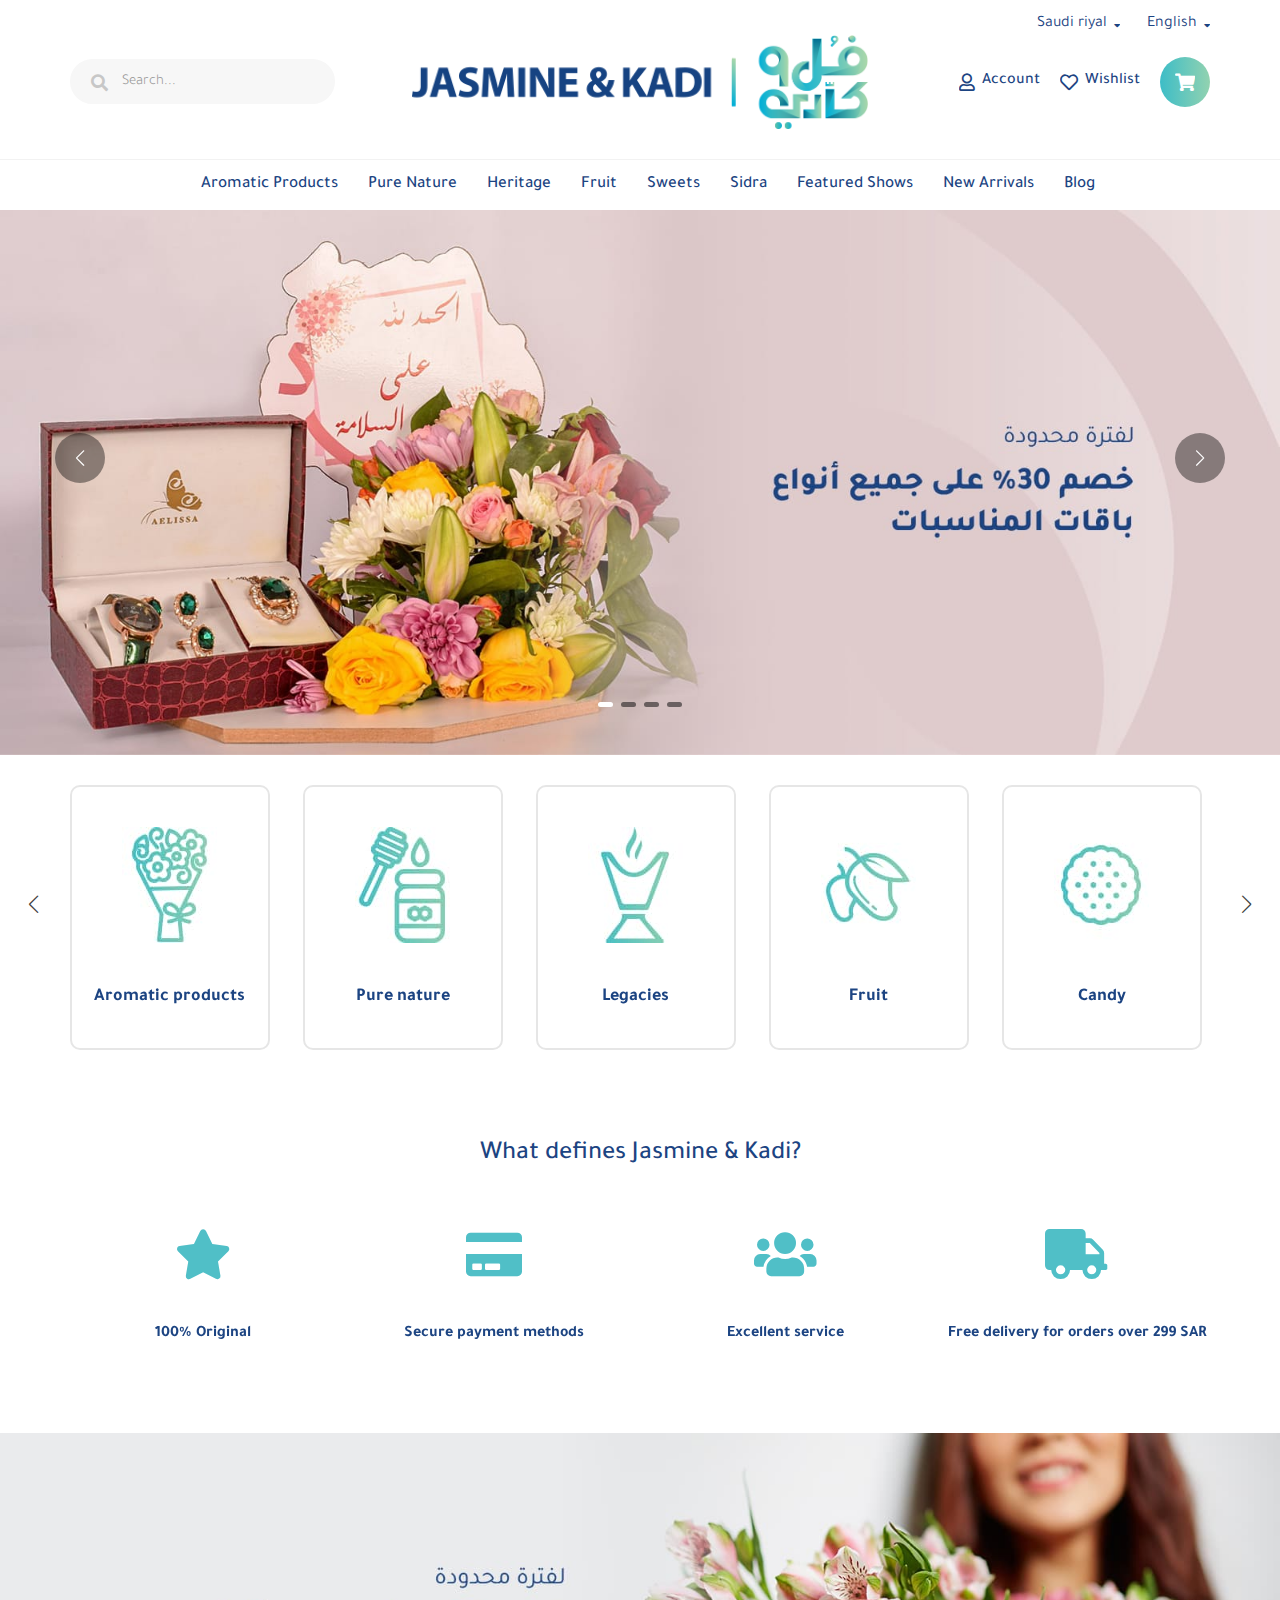
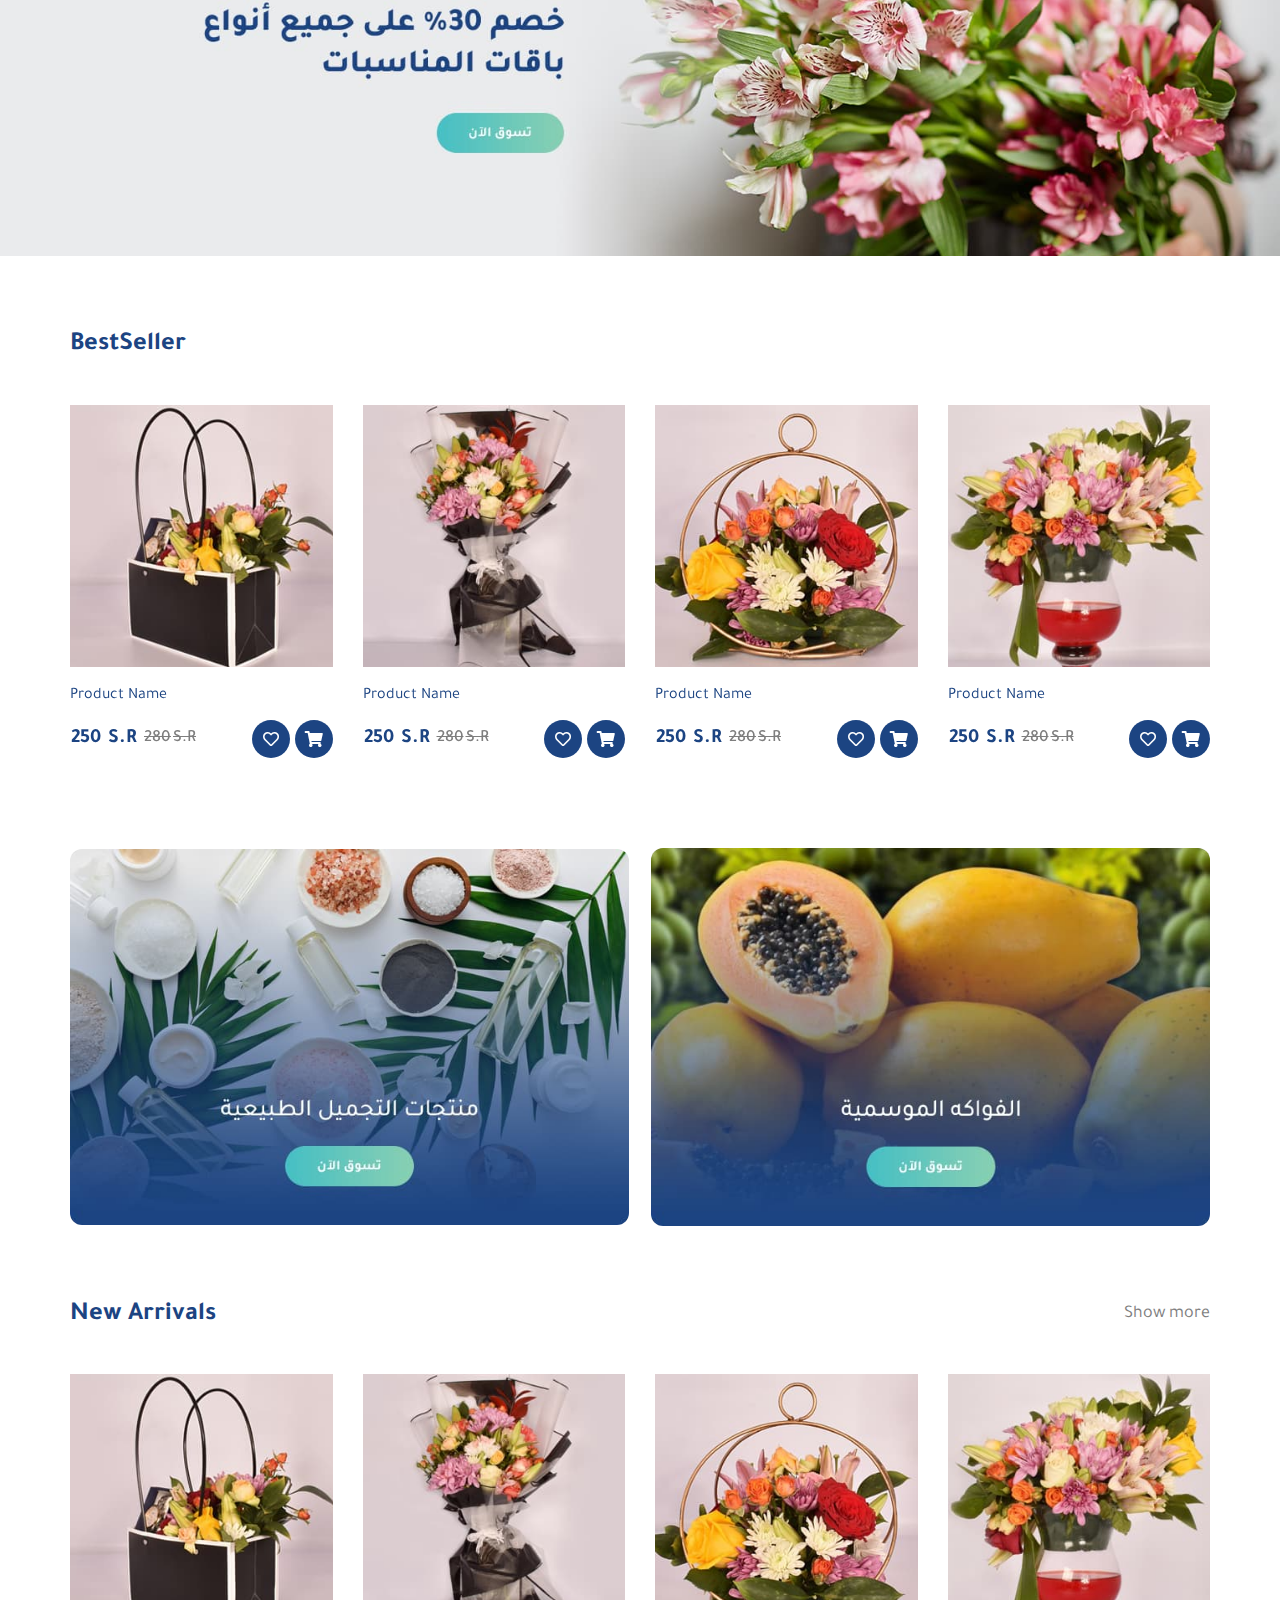
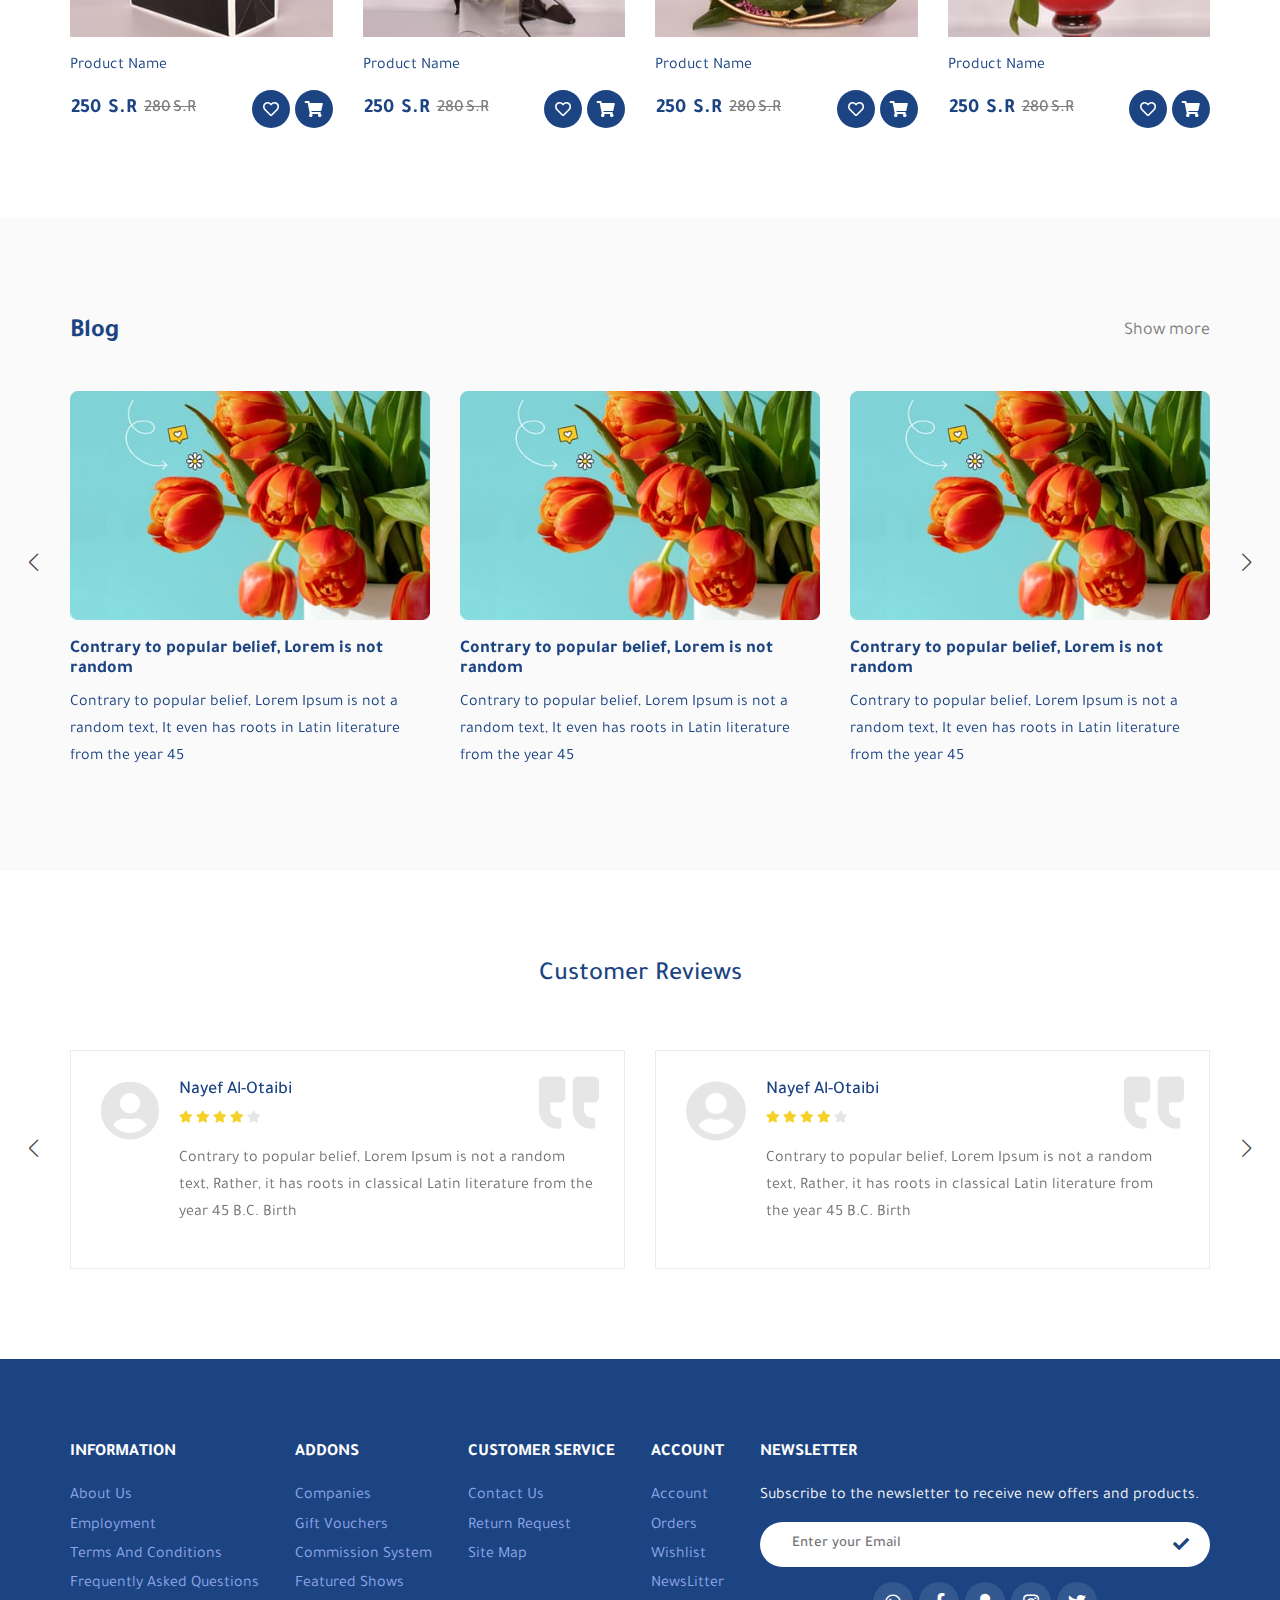
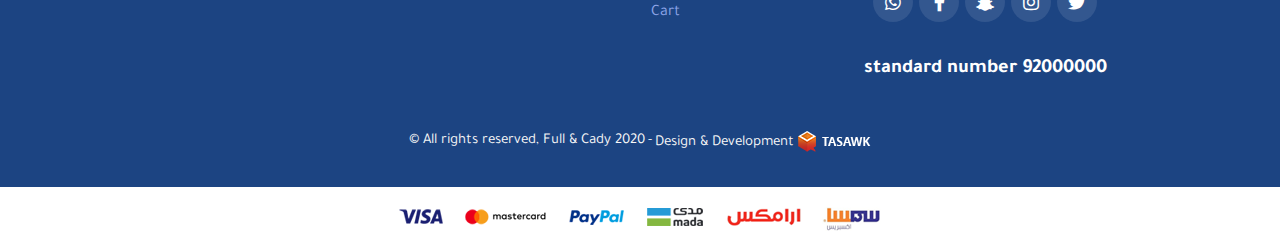
==== index-en.html @ ade29375 "finished" ====
<!DOCTYPE html>
<html lang="en" dir="ltr">
  <head>
    <meta charset="UTF-8" />
    <meta name="viewport" content="width=device-width, initial-scale=1.0" />
    <link rel="stylesheet" href="./css/vendor/all.min.css" />
    <link rel="stylesheet" href="./css/vendor/bootstrap.min.css" />
    <link rel="stylesheet" href="./css/vendor/swiper-bundle.css" />
    <link rel="stylesheet" href="./css/main.css" />
    <link rel="shortcut icon" href="./images/favicon.png" />
    <title>Jasmine & Kadi</title>
  </head>

  <body class="overflow">
    <div class="pre-loader">
      <div class="content">
        <div class="flower-spinner">
          <div class="dots-container">
            <div class="bigger-dot">
              <div class="smaller-dot"></div>
            </div>
          </div>
        </div>
      </div>
    </div>

    <nav>
      <div class="container">
        <div class="nav-bottom">
          <div class="nav-icons nav-icons-sm flex-center">
            <div class="nava-btn nav-icon" id="nava-icon">
              <div class="ico-btn">
                <i class="fas fa-bars"></i>
              </div>
            </div>
            <div class="search-btn nav-icon" id="search-btn">
              <div class="ico-btn">
                <i class="fas fa-search"></i>
              </div>
            </div>
          </div>
          <div class="search">
            <div class="search-content">
              <div class="form">
                <div class="input-form">
                  <input type="text" placeholder="Search..." />
                  <button class="search-btn flex-center">
                    <i class="fas fa-search"></i>
                  </button>
                </div>
              </div>
            </div>
          </div>
          <div class="nav-logo">
            <a href="#"><img src="./images/logo.png" alt=".." /></a>
          </div>
          <div class="nav-icons flex-center">
            <div class="top-setting user nav-icon">
              <span class="setting-anchor ico-btn">
                <i class="far fa-user"></i>
                <div class="txt">Account</div>
              </span>
              <ul class="top-dropDown">
                <li><a href="#">Sign in</a></li>
                <li><a href="#"> Sign up</a></li>
              </ul>
            </div>
            <div class="favourite nav-icon">
              <a href="#" class="ico-btn">
                <i class="far fa-heart"></i>
                <div class="txt">Wishlist</div>
              </a>
            </div>
            <div class="cart nav-icon">
              <div class="ico-btn">
                <i class="fas fa-shopping-cart"></i>
              </div>
            </div>
            <div class="top-settings flex-center">
              <div class="top-setting currency nav-icon">
                <span class="setting-anchor ico-btn">
                  <span class="txt">Saudi riyal</span>
                  <i class="fas fa-caret-down down"></i>
                </span>
                <ul class="top-dropDown">
                  <li><a href="#">Saudi riyal</a></li>
                  <li><a href="#"> Egyptian Pound</a></li>
                </ul>
              </div>
              <div class="top-setting nav-lang nav-icon">
                <span class="setting-anchor ico-btn">
                  <span class="txt">English</span>
                  <i class="fas fa-caret-down down"></i>
                </span>
                <ul class="top-dropDown">
                  <li><a href="./index.html">العربية</a></li>
                  <li><a href="./index-en.html"> English</a></li>
                </ul>
              </div>
            </div>
          </div>
        </div>
      </div>
      <div class="nava-container">
        <div class="container">
          <div class="nava" id="nava">
            <div class="nava-content">
              <div class="nava-head">
                <div class="top-settings flex-center">
                  <div class="top-setting currency nav-icon">
                    <span class="setting-anchor ico-btn">
                      <span class="txt">Saudi riyal</span>
                      <i class="fas fa-caret-down down"></i>
                    </span>
                    <ul class="top-dropDown">
                      <li><a href="#">Saudi riyal</a></li>
                      <li><a href="#"> Egyptian Pound</a></li>
                    </ul>
                  </div>
                  <div class="top-setting nav-lang nav-icon">
                    <span class="setting-anchor ico-btn">
                      <span class="txt">English</span>
                      <i class="fas fa-caret-down down"></i>
                    </span>
                    <ul class="top-dropDown">
                      <li><a href="./index.html">العربية</a></li>
                      <li><a href="./index-en.html"> English</a></li>
                    </ul>
                  </div>
                </div>
                <div class="nava-close" id="close-nava">
                  <i class="fas fa-times"></i>
                </div>
              </div>
              <ul>
                <li><a href="#"> Aromatic products </a></li>
                <li class="top-setting sm-slide slide">
                  <a class="setting-anchor drop">
                    Pure nature
                    <i class="fas fa-angle-down down"></i>
                  </a>
                  <ul class="top-dropDown">
                    <li><a href="#"> honey </a></li>
                    <li><a href="#"> margarine </a></li>
                    <li><a href="#"> sesame oil </a></li>
                    <li><a href="#"> margarine </a></li>
                  </ul>
                </li>
                <li><a href="#"> Heritage </a></li>
                <li><a href="#"> Fruit </a></li>
                <li><a href="#"> sweets </a></li>
                <li><a href="#"> Sidra </a></li>
                <li><a href="#"> Featured Shows </a></li>
                <li><a href="#"> New Arrivals </a></li>
                <li><a href="#"> Blog </a></li>
              </ul>
            </div>
          </div>
        </div>
      </div>
    </nav>

    <div class="search-form" id="search-form">
      <div class="close-search" id="close-search">
        <i class="fas fa-times"></i>
      </div>
      <div class="search">
        <div class="search-content">
          <div class="form">
            <div class="input-form">
              <input type="text" placeholder="Search..." />
              <button class="search-btn flex-center">
                <i class="fas fa-search"></i>
              </button>
            </div>
          </div>
        </div>
      </div>
    </div>

    <header>
      <div class="swiper-container slider">
        <div class="swiper-wrapper">
          <div class="swiper-slide">
            <a href="#"
              ><img src="./images/header/header.jpg" alt="slide1 banner"
            /></a>
          </div>
          <div class="swiper-slide">
            <a href="#"
              ><img src="./images/header/header.jpg" alt="slide1 banner"
            /></a>
          </div>
          <div class="swiper-slide">
            <a href="#"
              ><img src="./images/header/header.jpg" alt="slide1 banner"
            /></a>
          </div>
          <div class="swiper-slide">
            <a href="#"
              ><img src="./images/header/header.jpg" alt="slide1 banner"
            /></a>
          </div>
        </div>

        <div class="swiper-pagination"></div>

        <div class="swiper-button-prev"></div>
        <div class="swiper-button-next"></div>
      </div>
    </header>

    <section class="categories">
      <div class="container">
        <div class="categories-content">
          <div class="categories-swiper-container s-containe">
            <div class="swiper-wrapper">
              <div class="swiper-slide">
                <div class="category">
                  <a href="#">
                    <div class="category-img">
                      <img src="./images/categories/1.jpg" alt=".." />
                    </div>
                    <h4>Aromatic products</h4>
                  </a>
                </div>
              </div>
              <div class="swiper-slide">
                <div class="category">
                  <a href="#">
                    <div class="category-img">
                      <img src="./images/categories/2.jpg" alt=".." />
                    </div>
                    <h4>Pure nature</h4>
                  </a>
                </div>
              </div>
              <div class="swiper-slide">
                <div class="category">
                  <a href="#">
                    <div class="category-img">
                      <img src="./images/categories/3.jpg" alt=".." />
                    </div>
                    <h4>Legacies</h4>
                  </a>
                </div>
              </div>
              <div class="swiper-slide">
                <div class="category">
                  <a href="#">
                    <div class="category-img">
                      <img src="./images/categories/4.jpg" alt=".." />
                    </div>
                    <h4>Fruit</h4>
                  </a>
                </div>
              </div>
              <div class="swiper-slide">
                <div class="category">
                  <a href="#">
                    <div class="category-img">
                      <img src="./images/categories/5.jpg" alt=".." />
                    </div>
                    <h4>Candy</h4>
                  </a>
                </div>
              </div>
              <div class="swiper-slide">
                <div class="category">
                  <a href="#">
                    <div class="category-img">
                      <img src="./images/categories/6.jpg" alt=".." />
                    </div>
                    <h4>Sidra</h4>
                  </a>
                </div>
              </div>
            </div>

            <div class="swiper-pagination"></div>

            <div class="swiper-button-prev"></div>
            <div class="swiper-button-next"></div>
          </div>
        </div>
      </div>
    </section>

    <section class="notes">
      <div class="container">
        <div class="s-head">
          <h3>What defines Jasmine & Kadi?</h3>
        </div>
        <div class="notes-content">
          <div class="notes-swiper-container s-containe">
            <div class="swiper-wrapper">
              <div class="swiper-slide">
                <div class="note">
                  <a href="#">
                    <div class="note-img">
                      <i class="fas fa-star"></i>
                    </div>
                    <h4>100% Original</h4>
                  </a>
                </div>
              </div>
              <div class="swiper-slide">
                <div class="note">
                  <a href="#">
                    <div class="note-img">
                      <i class="fas fa-credit-card"></i>
                    </div>
                    <h4>Secure payment methods</h4>
                  </a>
                </div>
              </div>
              <div class="swiper-slide">
                <div class="note">
                  <a href="#">
                    <div class="note-img">
                      <i class="fas fa-users"></i>
                    </div>
                    <h4>Excellent service</h4>
                  </a>
                </div>
              </div>
              <div class="swiper-slide">
                <div class="note">
                  <a href="#">
                    <div class="note-img">
                      <i class="fas fa-truck"></i>
                    </div>
                    <h4>Free delivery for orders over 299 SAR</h4>
                  </a>
                </div>
              </div>
            </div>

            <div class="swiper-pagination"></div>
          </div>
        </div>
      </div>
    </section>

    <section class="banner-container">
      <div class="banner-content flex-center">
        <div class="banner">
          <a href="#"><img src="./images/banners/1.jpg" alt=".." /></a>
        </div>
      </div>
    </section>

    <section class="product-slider">
      <div class="container">
        <div class="product-head s-head">
          <h3>BestSeller</h3>
        </div>
        <div class="product-body">
          <div class="product-swiper-container s-container s-containe">
            <div class="swiper-wrapper">
              <div class="swiper-slide">
                <div class="product">
                  <div class="product-img">
                    <a href="#">
                      <img src="./images/products/1.jpg" alt=".." />
                    </a>
                  </div>
                  <div class="product-disc">
                    <h5><a href="#">Product Name</a></h5>
                    <div class="inner-disc">
                      <div class="price flex-center">
                        <div class="now"><span>250</span> <span>S.R</span></div>
                        <div class="price-sale">
                          <span>280</span><span>S.R</span>
                        </div>
                      </div>
                      <div class="product-btns flex-center">
                        <div class="like flex-center">
                          <a href="#"><i class="far fa-heart"></i></a>
                        </div>
                        <div class="cart flex-center">
                          <a href="#"><i class="fas fa-shopping-cart"></i></a>
                        </div>
                      </div>
                    </div>
                  </div>
                </div>
              </div>
              <div class="swiper-slide">
                <div class="product">
                  <div class="product-img">
                    <a href="#">
                      <img src="./images/products/2.jpg" alt=".." />
                    </a>
                  </div>
                  <div class="product-disc">
                    <h5><a href="#">Product Name</a></h5>
                    <div class="inner-disc">
                      <div class="price flex-center">
                        <div class="now"><span>250</span> <span>S.R</span></div>
                        <div class="price-sale">
                          <span>280</span><span>S.R</span>
                        </div>
                      </div>
                      <div class="product-btns flex-center">
                        <div class="like flex-center">
                          <a href="#"><i class="far fa-heart"></i></a>
                        </div>
                        <div class="cart flex-center">
                          <a href="#"><i class="fas fa-shopping-cart"></i></a>
                        </div>
                      </div>
                    </div>
                  </div>
                </div>
              </div>
              <div class="swiper-slide">
                <div class="product">
                  <div class="product-img">
                    <a href="#">
                      <img src="./images/products/3.jpg" alt=".." />
                    </a>
                  </div>
                  <div class="product-disc">
                    <h5><a href="#">Product Name</a></h5>
                    <div class="inner-disc">
                      <div class="price flex-center">
                        <div class="now"><span>250</span> <span>S.R</span></div>
                        <div class="price-sale">
                          <span>280</span><span>S.R</span>
                        </div>
                      </div>
                      <div class="product-btns flex-center">
                        <div class="like flex-center">
                          <a href="#"><i class="far fa-heart"></i></a>
                        </div>
                        <div class="cart flex-center">
                          <a href="#"><i class="fas fa-shopping-cart"></i></a>
                        </div>
                      </div>
                    </div>
                  </div>
                </div>
              </div>
              <div class="swiper-slide">
                <div class="product">
                  <div class="product-img">
                    <a href="#">
                      <img src="./images/products/4.jpg" alt=".." />
                    </a>
                  </div>
                  <div class="product-disc">
                    <h5><a href="#">Product Name</a></h5>
                    <div class="inner-disc">
                      <div class="price flex-center">
                        <div class="now"><span>250</span> <span>S.R</span></div>
                        <div class="price-sale">
                          <span>280</span><span>S.R</span>
                        </div>
                      </div>
                      <div class="product-btns flex-center">
                        <div class="like flex-center">
                          <a href="#"><i class="far fa-heart"></i></a>
                        </div>
                        <div class="cart flex-center">
                          <a href="#"><i class="fas fa-shopping-cart"></i></a>
                        </div>
                      </div>
                    </div>
                  </div>
                </div>
              </div>
            </div>

            <div class="swiper-pagination"></div>

            <div class="swiper-button-prev"></div>
            <div class="swiper-button-next"></div>
          </div>
        </div>
      </div>
    </section>

    <section class="banner-container banner2">
      <div class="container">
        <div class="banner-content flex-center">
          <div class="banner">
            <a href="#"><img src="./images/banners/2.jpg" alt=".." /></a>
          </div>
          <div class="banner">
            <a href="#"><img src="./images/banners/3.jpg" alt=".." /></a>
          </div>
        </div>
      </div>
    </section>

    <section class="product-slider">
      <div class="container">
        <div class="product-head s-head">
          <h3>New Arrivals</h3>
          <a href="#">Show more</a>
        </div>
        <div class="product-body">
          <div class="product-swiper-container s-container s-containe">
            <div class="swiper-wrapper">
              <div class="swiper-slide">
                <div class="product">
                  <div class="product-img">
                    <a href="#">
                      <img src="./images/products/1.jpg" alt=".." />
                    </a>
                  </div>
                  <div class="product-disc">
                    <h5><a href="#">Product Name</a></h5>
                    <div class="inner-disc">
                      <div class="price flex-center">
                        <div class="now"><span>250</span> <span>S.R</span></div>
                        <div class="price-sale">
                          <span>280</span><span>S.R</span>
                        </div>
                      </div>
                      <div class="product-btns flex-center">
                        <div class="like flex-center">
                          <a href="#"><i class="far fa-heart"></i></a>
                        </div>
                        <div class="cart flex-center">
                          <a href="#"><i class="fas fa-shopping-cart"></i></a>
                        </div>
                      </div>
                    </div>
                  </div>
                </div>
              </div>
              <div class="swiper-slide">
                <div class="product">
                  <div class="product-img">
                    <a href="#">
                      <img src="./images/products/2.jpg" alt=".." />
                    </a>
                  </div>
                  <div class="product-disc">
                    <h5><a href="#">Product Name</a></h5>
                    <div class="inner-disc">
                      <div class="price flex-center">
                        <div class="now"><span>250</span> <span>S.R</span></div>
                        <div class="price-sale">
                          <span>280</span><span>S.R</span>
                        </div>
                      </div>
                      <div class="product-btns flex-center">
                        <div class="like flex-center">
                          <a href="#"><i class="far fa-heart"></i></a>
                        </div>
                        <div class="cart flex-center">
                          <a href="#"><i class="fas fa-shopping-cart"></i></a>
                        </div>
                      </div>
                    </div>
                  </div>
                </div>
              </div>
              <div class="swiper-slide">
                <div class="product">
                  <div class="product-img">
                    <a href="#">
                      <img src="./images/products/3.jpg" alt=".." />
                    </a>
                  </div>
                  <div class="product-disc">
                    <h5><a href="#">Product Name</a></h5>
                    <div class="inner-disc">
                      <div class="price flex-center">
                        <div class="now"><span>250</span> <span>S.R</span></div>
                        <div class="price-sale">
                          <span>280</span><span>S.R</span>
                        </div>
                      </div>
                      <div class="product-btns flex-center">
                        <div class="like flex-center">
                          <a href="#"><i class="far fa-heart"></i></a>
                        </div>
                        <div class="cart flex-center">
                          <a href="#"><i class="fas fa-shopping-cart"></i></a>
                        </div>
                      </div>
                    </div>
                  </div>
                </div>
              </div>
              <div class="swiper-slide">
                <div class="product">
                  <div class="product-img">
                    <a href="#">
                      <img src="./images/products/4.jpg" alt=".." />
                    </a>
                  </div>
                  <div class="product-disc">
                    <h5><a href="#">Product Name</a></h5>
                    <div class="inner-disc">
                      <div class="price flex-center">
                        <div class="now"><span>250</span> <span>S.R</span></div>
                        <div class="price-sale">
                          <span>280</span><span>S.R</span>
                        </div>
                      </div>
                      <div class="product-btns flex-center">
                        <div class="like flex-center">
                          <a href="#"><i class="far fa-heart"></i></a>
                        </div>
                        <div class="cart flex-center">
                          <a href="#"><i class="fas fa-shopping-cart"></i></a>
                        </div>
                      </div>
                    </div>
                  </div>
                </div>
              </div>
            </div>

            <div class="swiper-pagination"></div>

            <div class="swiper-button-prev"></div>
            <div class="swiper-button-next"></div>
          </div>
        </div>
      </div>
    </section>

    <section class="news">
      <div class="container">
        <div class="news-head s-head">
          <h3>Blog</h3>
          <a href="#">Show more</a>
        </div>
        <div class="news-content">
          <div class="news-swiper-container s-containe">
            <div class="swiper-wrapper">
              <div class="swiper-slide">
                <div class="news-item">
                  <div class="news-img">
                    <a href="#">
                      <img src="./images/news.jpg" alt=".." />
                    </a>
                  </div>
                  <div class="news-body">
                    <h3>
                      <a href="#">
                        Contrary to popular belief, Lorem is not random
                      </a>
                    </h3>
                    <p>
                      Contrary to popular belief, Lorem Ipsum is not a random
                      text, It even has roots in Latin literature from the year
                      45
                    </p>
                  </div>
                </div>
              </div>
              <div class="swiper-slide">
                <div class="news-item">
                  <div class="news-img">
                    <a href="#">
                      <img src="./images/news.jpg" alt=".." />
                    </a>
                  </div>
                  <div class="news-body">
                    <h3>
                      <a href="#">
                        Contrary to popular belief, Lorem is not random</a
                      >
                    </h3>
                    <p>
                      Contrary to popular belief, Lorem Ipsum is not a random
                      text, It even has roots in Latin literature from the year
                      45
                    </p>
                  </div>
                </div>
              </div>
              <div class="swiper-slide">
                <div class="news-item">
                  <div class="news-img">
                    <a href="#">
                      <img src="./images/news.jpg" alt=".." />
                    </a>
                  </div>
                  <div class="news-body">
                    <h3>
                      <a href="#">
                        Contrary to popular belief, Lorem is not random</a
                      >
                    </h3>
                    <p>
                      Contrary to popular belief, Lorem Ipsum is not a random
                      text, It even has roots in Latin literature from the year
                      45
                    </p>
                  </div>
                </div>
              </div>
            </div>

            <div class="swiper-pagination"></div>

            <div class="swiper-button-prev"></div>
            <div class="swiper-button-next"></div>
          </div>
        </div>
      </div>
    </section>

    <section class="comments">
      <div class="container">
        <div class="comments-head s-head">
          <h3>Customer Reviews</h3>
        </div>
        <div class="comments-content">
          <div class="comments-swiper-container s-containe">
            <div class="swiper-wrapper">
              <div class="swiper-slide">
                <div class="comment">
                  <div class="comment-img">
                    <a href="#">
                      <i class="fas fa-user-circle"></i>
                    </a>
                  </div>
                  <div class="comment-body">
                    <h3>
                      <a href="#"> Nayef Al-Otaibi </a>
                    </h3>
                    <div class="stars">
                      <i class="fas fa-star"></i>
                      <i class="fas fa-star"></i>
                      <i class="fas fa-star"></i>
                      <i class="fas fa-star"></i>
                      <i class="fas fa-star blank"></i>
                    </div>
                    <p>
                      Contrary to popular belief, Lorem Ipsum is not a random
                      text, Rather, it has roots in classical Latin literature
                      from the year 45 B.C. Birth
                    </p>
                  </div>
                </div>
              </div>
              <div class="swiper-slide">
                <div class="comment">
                  <div class="comment-img">
                    <a href="#">
                      <img src="./images/icons/user.png" alt=".." />
                    </a>
                  </div>
                  <div class="comment-body">
                    <h3>
                      <a href="#"> Nayef Al-Otaibi </a>
                    </h3>
                    <div class="stars">
                      <i class="fas fa-star"></i>
                      <i class="fas fa-star"></i>
                      <i class="fas fa-star"></i>
                      <i class="fas fa-star"></i>
                      <i class="fas fa-star blank"></i>
                    </div>
                    <p>
                      Contrary to popular belief, Lorem Ipsum is not a random
                      text, Rather, it has roots in classical Latin literature
                      from the year 45 B.C. Birth
                    </p>
                  </div>
                </div>
              </div>
            </div>

            <div class="swiper-pagination"></div>

            <div class="swiper-button-prev"></div>
            <div class="swiper-button-next"></div>
          </div>
        </div>
      </div>
    </section>

    <footer>
      <div class="container">
        <div class="footer-top">
          <div
            class="info footer-list"
            data-target="#collapse1"
            aria-expanded="false"
            aria-controls="collapse1"
          >
            <div class="head">
              <h4>Information <i class="fas fa-angle-down down"> </i></h4>
            </div>
            <ul id="collapse1">
              <li><a href="#"> About us </a></li>
              <li><a href="#"> Employment </a></li>
              <li><a href="#"> Terms and Conditions </a></li>
              <li><a href="#"> Frequently asked questions </a></li>
            </ul>
          </div>
          <div
            class="adds footer-list"
            data-target="#collapse2"
            aria-expanded="false"
            aria-controls="collapse2"
          >
            <div class="head">
              <h4>Addons <i class="fas fa-angle-down down"> </i></h4>
            </div>
            <ul id="collapse2">
              <li><a href="#"> companies </a></li>
              <li><a href="#"> Gift vouchers </a></li>
              <li><a href="#"> commission system </a></li>
              <li><a href="#"> Featured Shows </a></li>
            </ul>
          </div>
          <div
            class="cust footer-list"
            data-target="#collapse3"
            aria-expanded="false"
            aria-controls="collapse3"
          >
            <div class="head">
              <h4>Customer Service <i class="fas fa-angle-down down"> </i></h4>
            </div>
            <ul id="collapse3">
              <li><a href="#"> Contact us </a></li>
              <li><a href="#"> Return request </a></li>
              <li><a href="#"> Site map </a></li>
            </ul>
          </div>
          <div
            class="account footer-list"
            data-target="#collapse4"
            aria-expanded="false"
            aria-controls="collapse4"
          >
            <div class="head">
              <h4>Account <i class="fas fa-angle-down down"> </i></h4>
            </div>
            <ul id="collapse4">
              <li><a href="#"> Account </a></li>
              <li><a href="#"> Orders </a></li>
              <li><a href="#"> Wishlist </a></li>
              <li><a href="#"> NewsLitter </a></li>
              <li><a href="#"> Cart </a></li>
            </ul>
          </div>
          <div class="mail">
            <div class="head">
              <h4>Newsletter</h4>
            </div>
            <p>
              Subscribe to the newsletter to receive new offers and products.
            </p>
            <form action="#">
              <div class="input-form">
                <input type="text" placeholder="Enter your Email" />
                <button class="search-btn flex-center">
                  <i class="fas fa-check"></i>
                </button>
              </div>
            </form>
            <div class="social">
              <div class="social-content flex-center">
                <div class="social-icon whats">
                  <a class="flex-center" href="#">
                    <i class="fab fa-whatsapp"></i>
                  </a>
                </div>
                <div class="social-icon facebook">
                  <a class="flex-center" href="#">
                    <i class="fab fa-facebook-f"></i>
                  </a>
                </div>
                <div class="social-icon snap">
                  <a class="flex-center" href="#">
                    <i class="fab fa-snapchat-ghost"></i>
                  </a>
                </div>
                <div class="social-icon insta">
                  <a class="flex-center" href="#">
                    <i class="fab fa-instagram"></i>
                  </a>
                </div>
                <div class="social-icon twitter">
                  <a class="flex-center" href="#">
                    <i class="fab fa-twitter"></i>
                  </a>
                </div>
              </div>
            </div>
            <div class="call">standard number <span>92000000</span></div>
          </div>
        </div>
        <div class="credit">
          <p> &copy; All rights reserved, Full & Cady 2020 </p>
                    <p class="dash">-</p>
          <p>
            Design & Development
            <a href="https://tasawk.com.sa/" target="_blank"
              ><img src="./images/icons/footer-en.png" alt=".."
            /></a>
          </p>
        </div>
      </div>
    </footer>

    <div class="payment">
      <div class="container">
        <img src="./images/icons/pay.png" alt=".." />
      </div>
    </div>

    <div
      id="up"
      class="up flex-center"
      onclick="window.scroll({top: 0,behavior: 'smooth'});"
    >
      <i class="fas fa-arrow-up"></i>
    </div>

    <script src="./js/vendor/jquery.min.js"></script>
    <script src="./js/vendor/bootstrap.min.js"></script>
    <script src="./js/vendor/swiper-bundle.js"></script>
    <script src="./js/main.js"></script>
  </body>
</html>
---- css/main.css ----
.overflow {
  overflow: hidden !important;
}

@font-face {
  font-family: "Tajawal";
  src: url("../fonts/Tajawal-Light.woff2") format("woff2"), url("../fonts/Tajawal-Light.woff") format("woff");
  font-weight: 300;
  font-style: normal;
  font-display: swap;
}

@font-face {
  font-family: "Tajawal";
  src: url("../fonts/Tajawal-Regular.woff2") format("woff2"), url("../fonts/Tajawal-Regular.woff") format("woff");
  font-weight: 400;
  font-style: normal;
  font-display: swap;
}

@font-face {
  font-family: "Tajawal";
  src: url("../fonts/Tajawal-Medium.woff2") format("woff2"), url("../fonts/Tajawal-Medium.woff") format("woff");
  font-weight: 500;
  font-style: normal;
  font-display: swap;
}

@font-face {
  font-family: "Tajawal";
  src: url("../fonts/Tajawal-Bold.woff2") format("woff2"), url("../fonts/Tajawal-Bold.woff") format("woff");
  font-weight: 700;
  font-style: normal;
  font-display: swap;
}

@font-face {
  font-family: "Tajawal";
  src: url("../fonts/Tajawal-ExtraBold.woff2") format("woff2"), url("../fonts/Tajawal-ExtraBold.woff") format("woff");
  font-weight: 800;
  font-style: normal;
  font-display: swap;
}

body {
  scroll-behavior: smooth;
  width: 100%;
  font-family: "Tajawal", sans-serif;
  color: black;
  line-height: 1.2;
  font-size: 16px;
  font-weight: 500;
}

a {
  color: inherit;
  transition: all 0.5s;
}

a:hover {
  text-decoration: none;
}

a:focus {
  text-decoration: none;
}

.flex-center {
  display: flex;
  justify-content: center;
  align-items: center;
}

ul {
  list-style: none;
  margin: 0;
}

.c2,
.container {
  width: 1400px;
  max-width: 100%;
  margin-right: auto;
  margin-left: auto;
  padding: 0;
}

@media (max-width: 1400px) {
  .c2,
  .container {
    width: 1140px;
  }
}

@media (max-width: 1200px) {
  .c2,
  .container {
    padding: 0 15px;
  }
}

*::-webkit-scrollbar {
  width: 8px;
  background-color: #f5f5f5;
}

*::-webkit-scrollbar-thumb {
  border-radius: 0;
  box-shadow: inset 0 0 10px #4141414d;
  background: #1c4482;
}

.pre-loader {
  width: 100%;
  height: 100vh;
  position: fixed;
  top: 0;
  left: 0;
  z-index: 999999;
  background-color: #fff;
  display: flex;
  justify-content: center;
  align-items: center;
}

.pre-loader .content {
  display: flex;
  align-items: center;
  justify-content: center;
  flex-direction: column;
}

.pre-loader .flower-spinner,
.pre-loader .flower-spinner * {
  box-sizing: border-box;
}

.pre-loader .flower-spinner {
  height: 70px;
  width: 70px;
  display: flex;
  flex-direction: row;
  align-items: center;
  justify-content: center;
  transform: scale(1.7);
}

.pre-loader .flower-spinner .dots-container {
  height: calc(70px / 7);
  width: calc(70px / 7);
}

.pre-loader .flower-spinner .smaller-dot {
  background: #50bfc7;
  height: 100%;
  width: 100%;
  border-radius: 50%;
  animation: flower-spinner-smaller-dot-animation 2.5s 0s infinite both;
}

.pre-loader .flower-spinner .bigger-dot {
  background: #50bfc7;
  height: 100%;
  width: 100%;
  padding: 10%;
  border-radius: 50%;
  animation: flower-spinner-bigger-dot-animation 2.5s 0s infinite both;
}

.s-containe {
  width: 100%;
  overflow: hidden;
  margin: auto;
}

.s-containe .swiper-pagination {
  position: static;
  margin-top: 25px;
  display: none;
}

@media (max-width: 1200px) {
  .s-containe .swiper-pagination {
    display: block;
  }
}

.s-containe .swiper-pagination-bullet {
  width: 7px;
  height: 7px;
  border-radius: 50px;
  background-color: rgba(0, 0, 0, 0.4);
  opacity: 1;
  transition: all 0.5s;
}

.s-containe .swiper-pagination-bullet-active {
  opacity: 1;
  background-color: #50bfc7;
}

.s-containe .swiper-container-horizontal > .swiper-pagination-bullets .swiper-pagination-bullet {
  margin: 0 2.5px;
}

.s-containe .swiper-button-prev,
.s-containe .swiper-button-next {
  transition: all 0.5s ease-in;
  top: 45%;
  border: none;
  background-color: transparent;
}

@media (max-width: 1200px) {
  .s-containe .swiper-button-prev,
  .s-containe .swiper-button-next {
    display: none;
  }
}

.s-containe .swiper-button-prev:after,
.s-containe .swiper-button-next:after {
  color: #3f3f3f;
  font-size: 18px;
  transition: all 0.5s;
}

.s-containe .swiper-button-prev:hover:after,
.s-containe .swiper-button-next:hover:after {
  color: #1c4482;
}

.s-containe .swiper-button-prev {
  right: -50px;
}

.s-containe .swiper-button-next {
  left: -50px;
}

.s-containe .swiper-slide {
  height: auto;
}

.s-head {
  margin-bottom: 45px;
  display: flex;
  justify-content: space-between;
  align-items: center;
}

.s-head h3 {
  margin: 0;
  font-size: 26px;
  color: #1c4482;
  font-weight: 700;
}

@media (max-width: 576px) {
  .s-head h3 {
    font-size: 24px;
  }
}

.s-head a {
  font-size: 18px;
  font-weight: 400;
  color: #7e7e7e;
}

.product {
  height: 100%;
}

.product .product-img {
  text-align: center;
  display: flex;
  justify-content: center;
  align-items: center;
  overflow: hidden;
  margin-bottom: 20px;
  position: relative;
}

.product .product-img > a {
  width: 100%;
}

.product .product-img img {
  transition: all 1s;
  max-width: 100%;
  transform: scale(1.05);
}

.product .product-img::before {
  position: absolute;
  top: 0;
  left: -105%;
  z-index: 2;
  display: block;
  content: "";
  width: 50%;
  height: 100%;
  background: linear-gradient(to right, rgba(255, 255, 255, 0) 0%, rgba(255, 255, 255, 0.3) 100%);
  transform: skewX(-25deg);
  cursor: pointer;
}

.product .product-img:hover::before {
  animation: shine 0.7s ease forwards;
}

.product .product-img:hover img {
  transform: scale(1);
}

.product .product-disc h5 {
  font-size: 16px;
  font-weight: 400;
  margin: 0 0 15px 0;
  line-height: 18px;
  color: #1c4482;
}

.product .product-disc h5:hover a {
  color: #50bfc7;
}

.product .product-disc .inner-disc {
  display: flex;
  justify-content: space-between;
  align-items: center;
}

.product .product-disc .price .now {
  font-size: 20px;
  font-weight: 700;
  color: #1c4482;
}

.product .product-disc .price .price-sale {
  text-decoration: line-through;
  color: #7e7e7e;
  margin-inline-start: 5px;
  font-size: 17px;
  font-weight: 500;
}

.product .product-disc .price span {
  margin: 0 1px;
}

.product .product-disc .product-btns div {
  height: 38px;
  width: 38px;
  border-radius: 50px;
  background-color: #1c4482;
  transition: all 0.5s;
  color: white;
}

.product .product-disc .product-btns div a {
  color: inherit;
  font-size: 16px;
  line-height: 0;
}

.product .product-disc .product-btns div:hover {
  background-color: #50bfc7;
}

.product .product-disc .product-btns div:hover a {
  color: inherit;
}

.product .product-disc .product-btns .cart {
  margin-inline-start: 5px;
}

@media (max-width: 576px) {
  .product .product-disc {
    text-align: center;
  }
  .product .product-disc .inner-disc {
    flex-direction: column;
    justify-content: center;
  }
  .product .product-disc .product-btns {
    margin-top: 10px;
  }
  .product .product-disc .price {
    flex-direction: column;
  }
}

.product-slider {
  position: relative;
  overflow: hidden;
  padding: 75px 0 90px;
}

@media (max-width: 576px) {
  .product-slider {
    padding: 45px 0;
  }
}

.banner-container {
  position: relative;
  overflow: hidden;
}

.banner-container .banner-content {
  justify-content: space-between;
  flex-wrap: wrap;
}

.banner-container .banner-content .banner {
  position: relative;
  overflow: hidden;
  text-align: center;
  width: 100%;
}

.banner-container .banner-content .banner img {
  width: 100%;
  transition: all 0.5s;
  transform: scale(1);
}

.banner-container .banner-content .banner::before {
  position: absolute;
  top: 0;
  left: -105%;
  z-index: 2;
  display: block;
  content: "";
  width: 50%;
  height: 100%;
  background: linear-gradient(to right, rgba(255, 255, 255, 0) 0%, rgba(255, 255, 255, 0.3) 100%);
  transform: skewX(-25deg);
  cursor: pointer;
}

.banner-container .banner-content .banner:hover::before {
  animation: shine 0.7s ease forwards;
}

.banner-container .banner-content .banner:hover img {
  transform: scale(1.01);
}

.banner-container.banner2 .banner {
  width: 49%;
  max-width: 700px;
  border-radius: 12px;
}

@media (max-width: 576px) {
  .banner-container.banner2 .banner {
    width: 100%;
    margin: 0 auto 10px;
  }
}

nav .lnr-chevron-down {
  font-size: 11px;
}

nav .top-setting {
  position: relative;
}

nav .top-setting .setting-anchor {
  display: flex;
  align-items: center;
  cursor: pointer;
  transition: all 0.3s ease-in-out;
}

nav .top-setting .top-dropDown {
  position: absolute;
  flex-direction: column;
  text-align: start;
  top: calc(100% + 7px);
  left: 50%;
  transform: translateX(-50%);
  background-color: white;
  border-radius: 5px;
  box-shadow: 0px 0px 15px 0px rgba(0, 0, 0, 0.1);
  min-width: 175px;
  width: fit-content;
  padding: 16px 20px;
  transition: all 0.3s ease-in-out;
  visibility: hidden;
  opacity: 0;
  z-index: 9;
}

nav .top-setting .top-dropDown > li > a {
  color: #727272;
  font-weight: 300;
  white-space: nowrap;
  margin-bottom: 15px;
  display: block;
  transition: all 0.3s ease-in-out;
  font-size: 15px;
}

nav .top-setting .top-dropDown > li > a:hover {
  color: #50bfc7;
}

nav .top-setting .top-dropDown > li:last-of-type a {
  border-bottom: 0;
  margin-bottom: 0;
  padding-bottom: 0;
}

nav .top-setting:hover .setting-anchor {
  color: #50bfc7;
}

nav .top-setting:hover > .top-dropDown {
  visibility: visible;
  opacity: 1;
}

nav .nav-bottom {
  padding: 35px 0 30px;
  display: flex;
  align-items: center;
  justify-content: space-between;
  position: relative;
}

nav .nav-bottom .nav-logo {
  text-align: start;
  max-width: 40%;
}

nav .nav-bottom .nav-logo img {
  max-width: 100%;
}

@media (max-width: 576px) {
  nav .nav-bottom .nav-logo {
    max-width: 145px;
  }
}

nav .nav-bottom .nav-icons {
  align-items: center;
  justify-content: flex-end;
  width: 30%;
}

nav .nav-bottom .nav-icons .nav-icon {
  margin-inline-start: 20px;
}

nav .nav-bottom .nav-icons .nav-icon .ico-btn {
  font-size: 18px;
  cursor: pointer;
  transition: all 0.5s;
  position: relative;
  color: #1c4482;
  overflow: hidden;
  display: flex;
  align-items: center;
  justify-content: center;
}

nav .nav-bottom .nav-icons .nav-icon .ico-btn .txt {
  font-size: 16px;
  margin-inline-start: 7px;
}

nav .nav-bottom .nav-icons .nav-icon:hover .ico-btn {
  color: #50bfc7;
}

nav .nav-bottom .nav-icons .nav-icon .top-dropDown {
  min-width: 120px;
  text-align: center;
}

nav .nav-bottom .nav-icons .nav-lang {
  margin-inline-start: 20px;
}

nav .nav-bottom .nav-icons .top-settings {
  position: absolute;
  top: 15px;
  left: 0;
}

nav .nav-bottom .nav-icons .cart {
  height: 50px;
  width: 50px;
  background-color: #1c4482;
  border-radius: 50%;
  display: flex;
  align-items: center;
  justify-content: center;
  background: linear-gradient(90deg, #3dbdc7 0%, #92d2b0 100%);
  position: relative;
  cursor: pointer;
}

nav .nav-bottom .nav-icons .cart .ico-btn {
  color: white;
  z-index: 1;
}

nav .nav-bottom .nav-icons .cart:after {
  content: "";
  height: 100%;
  width: 100%;
  border-radius: 50%;
  position: absolute;
  top: 0;
  left: 0;
  background: linear-gradient(-90deg, #3dbdc7 0%, #92d2b0 100%);
  opacity: 0;
  transition: all 0.5s;
}

nav .nav-bottom .nav-icons .cart:hover:after {
  opacity: 1;
}

nav .nav-bottom .nav-icons .cart:hover .ico-btn {
  color: white;
}

nav .nav-bottom .nav-icons .nava-btn,
nav .nav-bottom .nav-icons .search-btn {
  display: none;
}

@media (max-width: 1200px) {
  nav .nav-bottom .nav-icons {
    justify-content: flex-end;
  }
  nav .nav-bottom .nav-icons .nava-btn,
  nav .nav-bottom .nav-icons .search-btn {
    display: block;
  }
  nav .nav-bottom .nav-icons .top-settings,
  nav .nav-bottom .nav-icons .favourite {
    display: none;
  }
  nav .nav-bottom .nav-icons .nav-icon .txt {
    display: none;
  }
  nav .nav-bottom .nav-icons .cart {
    height: 40px;
    width: 40px;
  }
}

nav .nav-bottom .nav-icons-sm {
  justify-content: flex-start;
  display: none;
}

nav .nav-bottom .nav-icons-sm .nav-icon {
  margin-inline-start: 0;
  margin-inline-end: 20px;
}

@media (max-width: 1200px) {
  nav .nav-bottom .nav-icons-sm {
    display: flex;
  }
}

nav .nav-bottom .search {
  width: 30%;
}

nav .nav-bottom .search .search-content {
  position: relative;
}

nav .nav-bottom .search .search-content .form {
  display: flex;
  justify-content: flex-start;
  align-items: flex-start;
  border-radius: 50px;
}

nav .nav-bottom .search .search-content .input-form {
  max-width: 100%;
  position: relative;
}

nav .nav-bottom .search .search-content input {
  width: 265px;
  max-width: 100%;
  height: 45px;
  background-color: #f7f7f7;
  border: 2px solid #f7f7f7;
  border-radius: 50px;
  padding-inline-start: 50px;
  outline: none;
  transition: all 0.5s;
  font-size: 15px;
  color: #949494;
  font-weight: 300;
}

nav .nav-bottom .search .search-content input::placeholder {
  color: #949494;
}

nav .nav-bottom .search .search-content input:focus {
  border-color: #50bfc7;
}

nav .nav-bottom .search .search-content .search-btn {
  font-size: 17px;
  position: absolute;
  top: 50%;
  right: 15px;
  transform: translateY(-50%);
  transition: all 0.5s;
  color: #c7c7c7;
  cursor: pointer;
  border: none;
  outline: none;
  box-shadow: none;
  line-height: 0;
  font-weight: 400;
  background-color: transparent;
}

nav .nav-bottom .search .search-content .search-btn:hover {
  color: #1c4482;
}

@media (max-width: 1200px) {
  nav .nav-bottom .search {
    display: none;
  }
}

nav .top-settings .nav-lang {
  margin-inline-start: 20px;
}

nav .nav-lang .setting-anchor,
nav .currency .setting-anchor {
  color: #888888;
}

nav .nav-lang .setting-anchor .txt,
nav .currency .setting-anchor .txt {
  font-size: 13px;
  font-weight: 400;
}

nav .nav-lang .setting-anchor .down,
nav .currency .setting-anchor .down {
  font-size: 10px;
  margin-inline-start: 7px;
}

nav .nav-lang .top-dropDown,
nav .currency .top-dropDown {
  min-width: 120px;
  text-align: center;
}

nav .nava-container {
  padding: 15px 0;
  border-top: 1px solid #f2f2f2;
}

@media (max-width: 1200px) {
  nav .nava-container {
    padding: 0;
    border: none;
  }
}

nav .nava {
  transition: all 0.5s;
  margin: 0 auto;
}

nav .nava .nava-content {
  display: flex;
  align-items: center;
  justify-content: center;
}

nav .nava .nava-content > ul {
  display: flex;
  align-items: center;
  justify-content: center;
  padding: 0;
}

nav .nava .nava-content > ul > li {
  margin: 0 15px;
}

nav .nava .nava-content > ul > li > a,
nav .nava .nava-content > ul > li > .setting-anchor {
  font-size: 17px;
  font-weight: 500;
  transition: all 0.5s;
  text-transform: capitalize;
  color: #1c4482;
}

nav .nava .nava-content > ul > li > a:hover,
nav .nava .nava-content > ul > li > .setting-anchor:hover {
  color: #50bfc7;
}

nav .nava .nava-content > ul > li > a .down,
nav .nava .nava-content > ul > li > .setting-anchor .down {
  display: none;
}

nav .nava .nava-content > ul > li > .top-dropDown {
  flex-direction: column;
  background-color: #50bfc7;
}

nav .nava .nava-content > ul > li > .top-dropDown > li > a {
  color: white;
  font-size: 17px;
  font-weight: 500;
  text-transform: capitalize;
  margin: 0;
  padding: 7px 0 10px;
  border-bottom: 1px solid rgba(255, 255, 255, 0.15);
}

nav .nava .nava-content > ul > li > .top-dropDown > li > a:hover {
  color: white;
}

nav .nava .nava-content > ul > li > .top-dropDown > li:last-child a {
  border-bottom: none;
}

nav .nava .nava-content > ul > li:last-child {
  margin-inline-end: 0;
}

nav .nava .nava-content > ul > .slide {
  width: 100%;
}

nav .nava .nava-content > ul > .slide > .setting-anchor {
  display: flex;
  align-items: center;
  justify-content: space-between;
}

nav .nava .nava-content > ul .sm-link {
  display: none;
}

@media (max-width: 1200px) {
  nav .nava .nava-content > ul .sm-link {
    display: block;
  }
}

nav .nava .nava-content .nava-head {
  display: none;
}

@media (max-width: 1200px) {
  nav .nava {
    margin: 0;
    position: fixed;
    top: 0;
    left: 0;
    background-color: rgba(0, 0, 0, 0.8);
    height: 0;
    width: 100%;
    z-index: -5;
    opacity: 0;
    transition: all 0.5s;
  }
  nav .nava .nava-content {
    position: absolute;
    top: 0;
    right: -150%;
    background-color: white;
    height: 100vh;
    width: 60%;
    transition: all 0.5s;
    flex-direction: column;
    text-align: right;
    padding: 0 30px;
    padding-top: 30px;
    justify-content: flex-start;
    align-items: flex-start;
  }
  nav .nava .nava-content > ul {
    display: flex;
    flex-direction: column;
    align-items: flex-start;
    margin: 30px 0;
    width: 100%;
  }
  nav .nava .nava-content > ul li {
    margin: 10px 0;
  }
  nav .nava .nava-content > ul li a .down,
  nav .nava .nava-content > ul li .setting-anchor .down {
    display: block;
    transition: all 0.5s;
    font-size: 11px;
  }
  nav .nava .nava-content > ul li > .top-dropDown {
    background-color: unset;
    padding: 0;
    padding-top: 15px;
    padding-inline-start: 15px;
    margin: 0;
    min-width: unset;
    width: 100%;
    border: none;
    display: flex;
    flex-direction: column;
    text-align: start;
  }
  nav .nava .nava-content > ul li > .top-dropDown > li > a {
    border: none;
    padding: 0;
    color: #1c4482;
  }
  nav .nava .nava-content > ul li > .top-dropDown > li > a:hover {
    color: #50bfc7;
  }
  nav .nava .nava-content > ul .home {
    order: -1;
  }
  nav .nava .nava-content > ul .slide-active > .setting-anchor {
    color: #1c4482;
  }
  nav .nava .nava-content > ul .slide-active > .setting-anchor .down {
    transform: rotate(180deg);
  }
  nav .nava .nava-content .nava-head {
    width: 100%;
    display: flex;
    align-items: center;
    justify-content: space-between;
    margin: 9px 0;
    font-size: 17px;
    position: relative;
  }
  nav .nava .nava-content .nava-head a {
    color: grey;
  }
  nav .nava .nava-content .nava-head .nava-close {
    font-size: 25px;
    cursor: pointer;
    color: #bdbdbd;
  }
}

@media (max-width: 1200px) and (max-width: 576px) {
  nav .nava .nava-content {
    width: 85%;
  }
  nav .nava .nava-content .nava-head {
    font-size: 16px;
  }
  nav .nava .nava-content .nava-head a {
    color: #929292;
  }
  nav .nava .nava-content .nava-head .nava-close {
    font-size: 18px;
  }
  nav .nava .nava-content li {
    margin: 9px 0;
  }
  nav .nava .nava-content li a {
    font-size: 16px;
  }
}

nav .nava-active {
  opacity: 1;
  z-index: 999;
  height: 100vh;
}

nav .nava-active .nava-content {
  right: 0;
  min-height: 100%;
  max-height: 100%;
  height: 100%;
  overflow-y: auto;
}

.up {
  height: 45px;
  width: 45px;
  background-color: rgba(0, 0, 0, 0.5);
  right: 10px;
  bottom: 30px;
  color: white;
  font-size: 17px;
  position: fixed;
  z-index: 999;
  border-radius: 100%;
  cursor: pointer;
  visibility: hidden;
  opacity: 0;
  transition: all 0.5s;
}

.up:hover {
  background-color: #50bfc7;
}

.active-up {
  visibility: visible;
  opacity: 1;
}

.search-form {
  height: 0%;
  width: 0%;
  background-color: white;
  position: fixed;
  top: 50%;
  left: 50%;
  transform: translate(-50%, -50%);
  opacity: 0;
  z-index: -500;
  overflow: hidden;
  transition: all 0.5s;
  display: flex;
  flex-direction: column;
  justify-content: flex-start;
  align-items: center;
  font-size: 20px;
}

@media (max-width: 768px) {
  .search-form {
    font-size: 18px;
  }
}

.search-form .close-search {
  font-size: 20px;
  margin-bottom: 170px;
  margin-top: 40px;
  cursor: pointer;
}

@media (max-width: 576px) {
  .search-form .close-search {
    margin-bottom: 130px;
    margin-top: 50px;
  }
}

.search-form .search {
  max-width: 90%;
}

.search-form .search .search-content {
  position: relative;
}

.search-form .search .search-content .form {
  display: flex;
  justify-content: flex-start;
  align-items: flex-start;
  border-radius: 50px;
}

.search-form .search .search-content .input-form {
  max-width: 100%;
  position: relative;
}

.search-form .search .search-content input {
  width: 455px;
  max-width: 100%;
  height: 40px;
  font-size: 13px;
  background-color: #f5f5f5;
  border-radius: 0;
  padding-inline-start: 20px;
  color: #90a4ae;
  outline: none;
  transition: all 0.5s;
  border: 2px solid transparent;
  border-radius: 50px;
}

.search-form .search .search-content input:focus {
  border-color: #50bfc7;
}

.search-form .search .search-content .search-btn {
  font-size: 15px;
  position: absolute;
  top: 50%;
  left: 15px;
  transform: translateY(-50%);
  transition: all 0.5s;
  color: #212121;
  cursor: pointer;
  border: none;
  outline: none;
  box-shadow: none;
  line-height: 0;
  font-weight: 400;
  background-color: transparent;
}

.search-form .search .search-content .search-btn:hover {
  color: #1c4482;
}

.search-form-active {
  opacity: 1 !important;
  z-index: 2000 !important;
  height: 100% !important;
  width: 100% !important;
}

header .swiper-container {
  width: 100%;
  height: auto;
}

header .swiper-container .swiper-pagination {
  bottom: 40px;
}

@media (max-width: 576px) {
  header .swiper-container .swiper-pagination {
    bottom: 15px;
  }
}

header .swiper-container .swiper-pagination-bullet {
  width: 15px;
  height: 5px;
  border-radius: 50px;
  background-color: rgba(0, 0, 0, 0.5);
  opacity: 1;
  transition: all 0.5s;
}

header .swiper-container .swiper-pagination-bullet-active {
  opacity: 1;
  background-color: white;
}

header .swiper-container .swiper-container-horizontal > .swiper-pagination-bullets .swiper-pagination-bullet {
  margin: 0 2.5px;
}

header .swiper-container .swiper-button-prev,
header .swiper-container .swiper-button-next {
  transition: all 0.5s ease-in;
  top: 45%;
  border: none;
  background-color: rgba(0, 0, 0, 0.4);
  height: 50px;
  width: 50px;
  border-radius: 50px;
  display: flex;
  justify-content: center;
  align-items: center;
}

@media (max-width: 992px) {
  header .swiper-container .swiper-button-prev,
  header .swiper-container .swiper-button-next {
    display: none;
  }
}

header .swiper-container .swiper-button-prev:after,
header .swiper-container .swiper-button-next:after {
  color: white;
  font-size: 16px;
  transition: all 0.5s;
}

header .swiper-container .swiper-button-prev:hover,
header .swiper-container .swiper-button-next:hover {
  background-color: white;
}

header .swiper-container .swiper-button-prev:hover:after,
header .swiper-container .swiper-button-next:hover:after {
  color: #1c4482;
}

header .swiper-container .swiper-button-prev {
  right: 55px;
}

header .swiper-container .swiper-button-next {
  left: 55px;
}

header .swiper-container .swiper-slide img {
  width: 100%;
  height: auto;
  transition: all 0.5s;
}

.categories {
  padding: 30px 0 90px;
  overflow: hidden;
}

@media (max-width: 576px) {
  .categories {
    padding: 50px 0;
  }
}

.categories .categories-content {
  position: relative;
}

.categories .category-img {
  display: flex;
  align-items: center;
  justify-content: center;
  transition: all 0.5s;
  overflow: hidden;
  margin: 0 auto 45px;
}

.categories .category-img img {
  max-width: 100%;
  transition: all 0.5s;
}

.categories h4 {
  color: #1c4482;
  font-size: 18px;
  margin: 0;
  font-weight: 700;
  transition: all 0.5s;
}

.categories a:hover {
  color: #50bfc7;
}

.categories .category {
  text-align: center;
  border-radius: 10px;
  border: 2px solid #e6e6e6;
  padding: 40px 0;
  transition: all 0.5s;
  max-width: 96%;
}

.categories .category:hover {
  border-color: #50bfc7;
}

.categories .category:hover h4 {
  color: #50bfc7;
}

@media (max-width: 576px) {
  .categories .category {
    max-width: 100%;
    padding: 20px 0;
  }
}

.notes {
  padding: 0 0 90px;
  overflow: hidden;
}

@media (max-width: 576px) {
  .notes {
    padding: 0 0 50px;
  }
}

.notes .s-head {
  margin-bottom: 60px;
  text-align: center;
  justify-content: center;
}

.notes .s-head h3 {
  font-weight: 500;
}

.notes .notes-content {
  position: relative;
}

.notes .note-img {
  margin: 0 auto 30px;
  font-size: 50px;
  text-align: center;
  color: #50bfc7;
}

.notes h4 {
  color: #1c4482;
  font-size: 16px;
  margin: 0;
  font-weight: 700;
  transition: all 0.5s;
}

.notes a:hover {
  color: #50bfc7;
}

.notes .note {
  text-align: center;
  transition: all 0.5s;
}

.notes .note:hover h4 {
  color: #50bfc7;
}

.brands {
  padding: 100px 0;
  overflow: hidden;
}

@media (max-width: 576px) {
  .brands {
    padding: 50px 0;
  }
}

.brands .brands-content {
  position: relative;
}

.brands .brand-img {
  border-radius: 100%;
  margin: 0 auto;
  display: flex;
  align-items: center;
  justify-content: center;
  transition: all 0.5s;
  overflow: hidden;
  height: 155px;
  width: 155px;
  border: 2px solid #f2f2f2;
}

.brands .brand-img img {
  border-radius: 100%;
  max-width: 100%;
  transition: all 0.5s;
}

.brands .more-btn {
  margin-top: 50px;
  text-align: center;
}

.brands .more-btn .more {
  color: #a4a4a4;
  font-size: 18px;
  font-weight: 300;
  position: relative;
  display: inline-block;
}

.brands .more-btn .more:before, .brands .more-btn .more:after {
  background-color: #a4a4a4;
  content: "";
  display: inline-block;
  height: 2px;
  position: relative;
  vertical-align: middle;
  width: 10px;
}

.brands .more-btn .more:before {
  right: -7px;
}

.brands .more-btn .more:after {
  left: -7px;
}

.brands .more-btn .more:hover {
  color: #1c4482;
}

.brands .more-btn .more:hover:before, .brands .more-btn .more:hover:after {
  background-color: #50bfc7;
}

.brands .brand {
  text-align: center;
}

.brands .brand:hover .brand-img {
  border-color: #1c4482;
}

.news {
  padding: 100px 0;
  background-color: #fafafa;
}

.news .news-content {
  position: relative;
}

.news .news-item {
  width: 100%;
}

.news .news-item .news-img {
  position: relative;
  margin-bottom: 20px;
}

.news .news-item .news-img img {
  width: 100%;
}

.news .news-item .news-body h3 {
  font-size: 18px;
  font-weight: 700;
  margin: 0 0 10px 0;
}

.news .news-item .news-body h3 a {
  color: #1c4482;
}

.news .news-item .news-body h3:hover a {
  color: #50bfc7;
}

.news .news-item .news-body p {
  font-size: 16px;
  font-weight: 400;
  margin: 0;
  color: #1c4482;
  line-height: 1.7;
}

@media (max-width: 992px) {
  .news {
    padding: 45px 0;
  }
}

.comments {
  padding: 90px 0;
}

.comments .s-head {
  margin-bottom: 60px;
  text-align: center;
  justify-content: center;
}

.comments .s-head h3 {
  font-weight: 500;
}

.comments .comments-content {
  position: relative;
}

.comments a:hover {
  color: inherit;
}

.comments .comment {
  width: 100%;
  display: flex;
  align-items: flex-start;
  justify-content: flex-start;
  background-image: url("../images/icons/quotes.png");
  background-position: 25px 25px;
  background-repeat: no-repeat;
  border: 1px solid #ebebeb;
  padding: 30px;
}

.comments .comment .comment-img {
  position: relative;
  margin-inline-end: 20px;
  color: #e6e6e6;
  font-size: 60px;
  line-height: 0;
}

.comments .comment .comment-img img {
  height: 60px;
  width: 60px;
  border-radius: 100%;
}

.comments .comment .comment-body h3 {
  font-size: 18px;
  font-weight: 500;
  margin: 0 0 10px 0;
}

.comments .comment .comment-body h3 a {
  color: #1c4482;
}

.comments .comment .comment-body h3:hover a {
  color: #50bfc7;
}

.comments .comment .comment-body .stars {
  font-size: 12px;
  margin-bottom: 20px;
  color: #f5d12a;
}

.comments .comment .comment-body .stars .blank {
  color: #e6e6e6;
}

.comments .comment .comment-body p {
  font-size: 16px;
  font-weight: 400;
  margin: 0 0 10px 0;
  color: #747373;
  line-height: 1.7;
}

@media (max-width: 992px) {
  .comments {
    padding: 45px 0;
  }
}

@media (max-width: 576px) {
  .comments .comment {
    flex-direction: column;
    align-items: center;
    justify-content: center;
    padding: 30px 15px;
  }
  .comments .comment .comment-img {
    margin-inline-end: 0;
    margin-bottom: 20px;
  }
  .comments .comment .comment-body {
    text-align: center;
  }
}

footer {
  padding-top: 85px;
  padding-bottom: 35px;
  overflow: hidden;
  background-color: #1c4482;
}

footer .footer-top {
  display: flex;
  justify-content: space-between;
  margin-bottom: 50px;
}

@media (max-width: 992px) {
  footer .footer-top {
    justify-content: center;
    text-align: center;
    flex-direction: column;
    align-items: center;
    margin-bottom: 30px;
  }
}

footer .head h4 {
  margin: 0;
  margin-bottom: 25px;
  text-transform: uppercase;
  font-weight: 700;
  font-size: 17px;
  color: white;
}

footer .head h4 .down {
  font-size: 14px;
  transition: all 0.5s;
  display: none;
}

@media (max-width: 992px) {
  footer .head h4 .down {
    display: inline;
  }
}

footer ul {
  padding: 0;
}

footer ul li {
  margin-bottom: 10px;
  transition: all 0.5s;
  color: #8ea6e9;
}

footer ul li a {
  font-size: 16px;
  transition: all 0.3s;
  text-transform: capitalize;
  font-weight: 400;
}

footer ul li:hover {
  transform: translateX(-5px);
}

footer ul li:hover a {
  color: white;
}

footer .mail {
  max-width: 100%;
}

footer .mail p {
  margin: 0 0 15px 0;
  color: #f7f7f7;
  font-size: 16px;
  font-weight: 400;
}

footer .mail form {
  display: flex;
  justify-content: flex-start;
  align-items: flex-start;
  border-radius: 50px;
}

footer .mail .input-form {
  max-width: 100%;
  position: relative;
}

footer .mail input {
  width: 450px;
  max-width: 100%;
  height: 45px;
  font-size: 15px;
  background-color: white;
  padding-inline-start: 30px;
  color: #7b7b7b;
  outline: none;
  transition: all 0.5s;
  border: 2px solid transparent;
  border-radius: 50px;
}

footer .mail input:focus {
  border-color: #50bfc7;
}

footer .mail .search-btn {
  font-size: 16px;
  position: absolute;
  top: 50%;
  left: 15px;
  transform: translateY(-50%);
  transition: all 0.5s;
  color: #1c4482;
  cursor: pointer;
  border: none;
  outline: none;
  box-shadow: none;
  line-height: 0;
  background-color: transparent;
}

footer .mail .search-btn:hover {
  color: #50bfc7;
}

footer .mail .call {
  color: white;
  margin-top: 35px;
  font-size: 20px;
  font-weight: 700;
  text-align: center;
}

@media (max-width: 992px) {
  footer .mail {
    margin-top: 30px;
  }
}

footer .social {
  margin-top: 15px;
}

footer .social .social-icon {
  margin: 0 3px;
}

footer .social .social-icon a {
  height: 40px;
  width: 40px;
  background-color: #33578f;
  border-radius: 100%;
  font-size: 18px;
  transition: all 0.3s;
  color: white;
  display: flex;
  align-items: center;
  justify-content: center;
}

footer .social .social-icon:hover a {
  background-color: #50bfc7;
}

footer .footer-list {
  transition: all 0.5s;
}

@media (max-width: 992px) {
  footer .footer-list {
    width: 100%;
  }
  footer .footer-list .head h4 {
    display: flex;
    justify-content: space-between;
    align-items: center;
  }
  footer .footer-list ul {
    text-align: start;
  }
}

footer .footer-list-active .head h4 .down {
  transform: rotate(180deg);
}

footer .credit {
  text-align: center;
  display: flex;
  align-items: center;
  justify-content: center;
}

footer .credit p {
  font-size: 15px;
  color: #f7f7f7;
  font-weight: 400;
  margin: 0;
}

footer .credit .dash {
  margin: 0 3px;
}

@media (max-width: 992px) {
  footer .credit {
    flex-direction: column;
  }
  footer .credit p {
    margin: 6px 0;
  }
  footer .credit .dash {
    display: none;
  }
}

.payment {
  text-align: center;
  padding: 20px 0;
}

.payment img {
  max-width: 100%;
}

html[dir="ltr"] .s-containe .swiper-button-prev {
  right: unset;
  left: -50px;
}

html[dir="ltr"] .s-containe .swiper-button-next {
  left: unset;
  right: -50px;
}

@media (max-width: 1200px) {
  html[dir="ltr"] nav .nava .nava-content {
    right: unset;
    left: -150%;
  }
}

html[dir="ltr"] nav .nava-active .nava-content {
  right: unset;
  left: 0;
}

html[dir="ltr"] nav .nav-bottom .search .search-content .search-btn {
  right: unset;
  left: 15px;
}

html[dir="ltr"] nav .nav-bottom .nav-icons .top-settings {
  left: unset;
  right: 0;
}

html[dir="ltr"] header .swiper-container .swiper-button-prev {
  right: unset;
  left: 55px;
}

html[dir="ltr"] header .swiper-container .swiper-button-next {
  left: unset;
  right: 55px;
}

html[dir="ltr"] .comments .comment {
  background-position-x: calc(100% - 25px);
}

html[dir="ltr"] .search-form .search .search-content .search-btn,
html[dir="ltr"] footer .mail .search-btn {
  left: unset;
  right: 15px;
}

html[dir="ltr"] .up {
  right: unset;
  left: 10px;
}

html[dir="ltr"] footer .footer-top ul li:hover {
  transform: translateX(5px);
}

@keyframes vibe {
  0%,
  100% {
    transform: rotate(0);
  }
  25% {
    transform: rotate(-10deg);
  }
  50% {
    transform: rotate(10deg);
  }
  75% {
    transform: rotate(-10deg);
  }
}

@keyframes shine {
  100% {
    left: 125%;
  }
}

@keyframes flower-spinner-bigger-dot-animation {
  0%,
  100% {
    box-shadow: #50bfc7 0px 0px 0px, #50bfc7 0px 0px 0px, #50bfc7 0px 0px 0px, #50bfc7 0px 0px 0px, #50bfc7 0px 0px 0px, #50bfc7 0px 0px 0px, #50bfc7 0px 0px 0px, #50bfc7 0px 0px 0px;
  }
  50% {
    transform: rotate(180deg);
  }
  25%,
  75% {
    box-shadow: #50bfc7 26px 0px 0px, #50bfc7 -26px 0px 0px, #50bfc7 0px 26px 0px, #50bfc7 0px -26px 0px, #50bfc7 19px -19px 0px, #50bfc7 19px 19px 0px, #50bfc7 -19px -19px 0px, #50bfc7 -19px 19px 0px;
  }
  100% {
    transform: rotate(360deg);
    box-shadow: #50bfc7 0px 0px 0px, #50bfc7 0px 0px 0px, #50bfc7 0px 0px 0px, #50bfc7 0px 0px 0px, #50bfc7 0px 0px 0px, #50bfc7 0px 0px 0px, #50bfc7 0px 0px 0px, #50bfc7 0px 0px 0px;
  }
}

@keyframes flower-spinner-smaller-dot-animation {
  0%,
  100% {
    box-shadow: #50bfc7 0px 0px 0px, #50bfc7 0px 0px 0px, #50bfc7 0px 0px 0px, #50bfc7 0px 0px 0px, #50bfc7 0px 0px 0px, #50bfc7 0px 0px 0px, #50bfc7 0px 0px 0px, #50bfc7 0px 0px 0px;
  }
  25%,
  75% {
    box-shadow: #50bfc7 14px 0px 0px, #50bfc7 -14px 0px 0px, #50bfc7 0px 14px 0px, #50bfc7 0px -14px 0px, #50bfc7 10px -10px 0px, #50bfc7 10px 10px 0px, #50bfc7 -10px -10px 0px, #50bfc7 -10px 10px 0px;
  }
  100% {
    box-shadow: #50bfc7 0px 0px 0px, #50bfc7 0px 0px 0px, #50bfc7 0px 0px 0px, #50bfc7 0px 0px 0px, #50bfc7 0px 0px 0px, #50bfc7 0px 0px 0px, #50bfc7 0px 0px 0px, #50bfc7 0px 0px 0px;
  }
}
/*# sourceMappingURL=main.css.map */
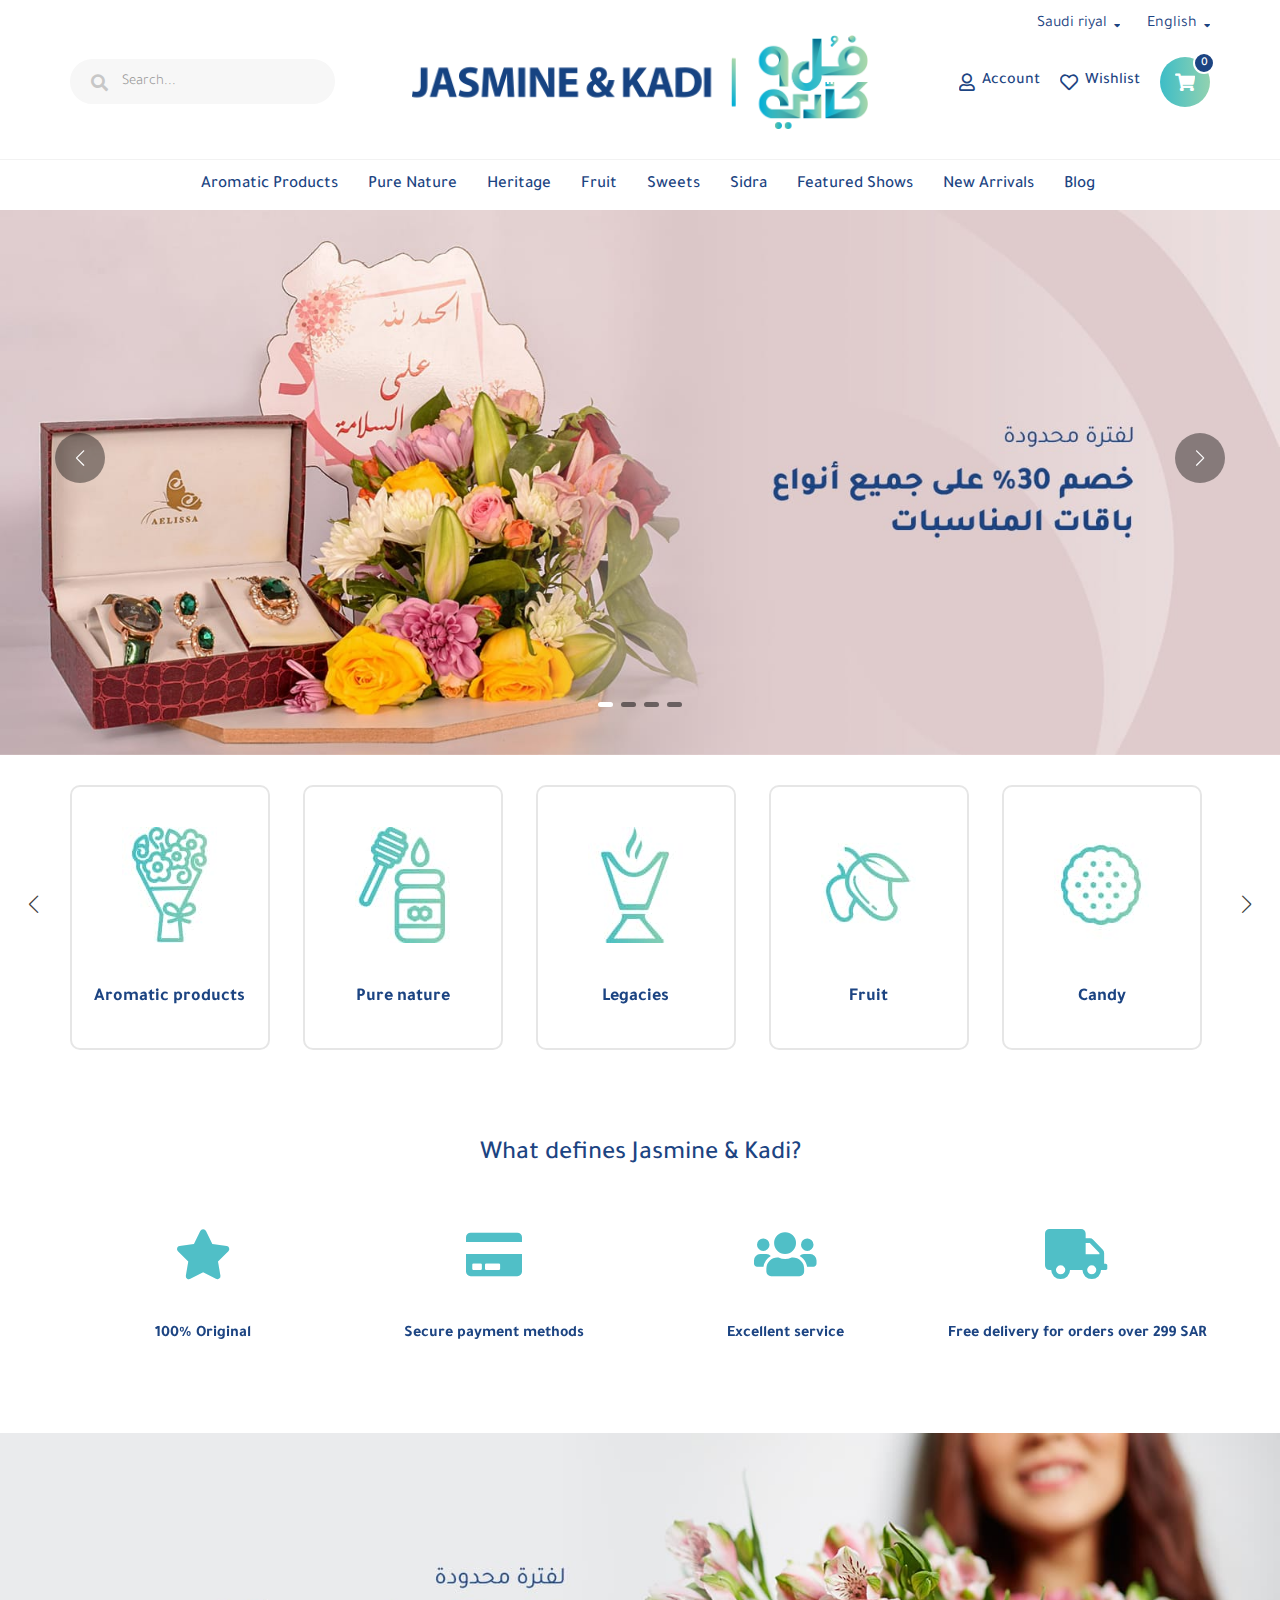
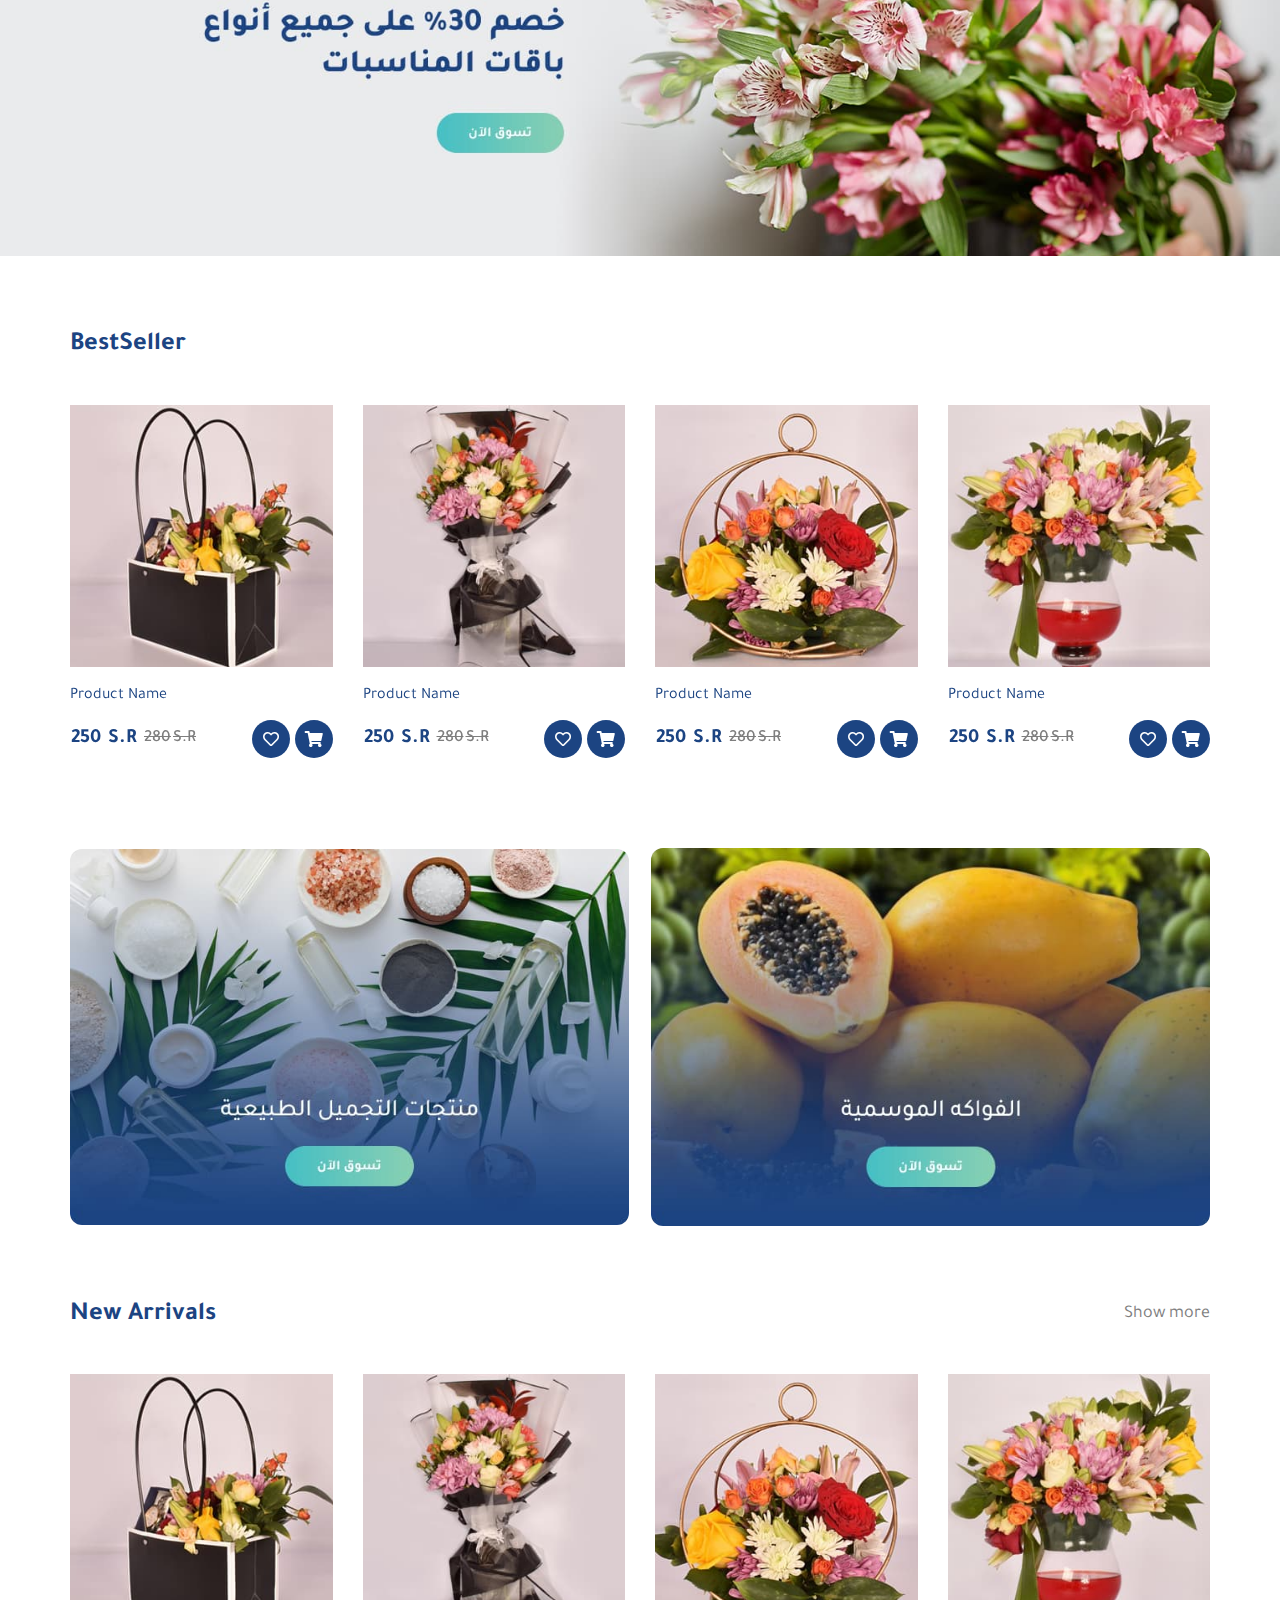
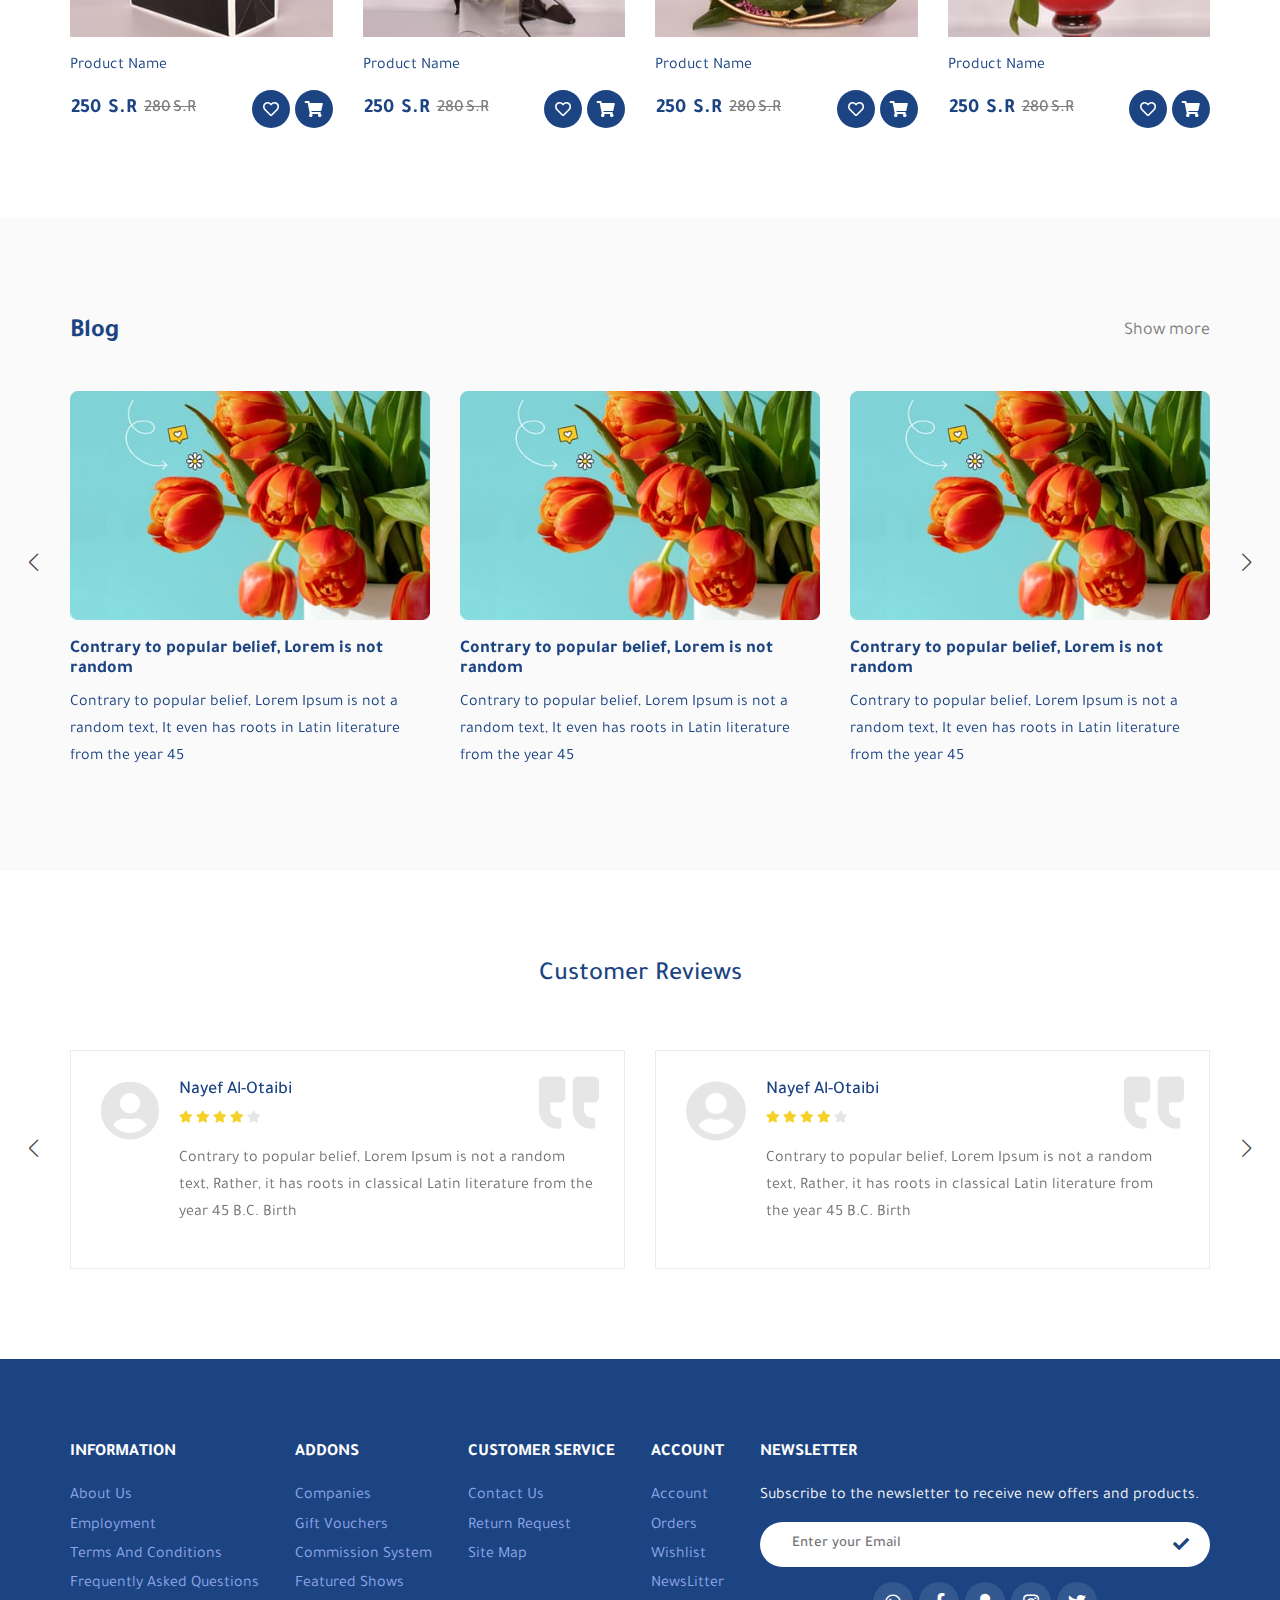
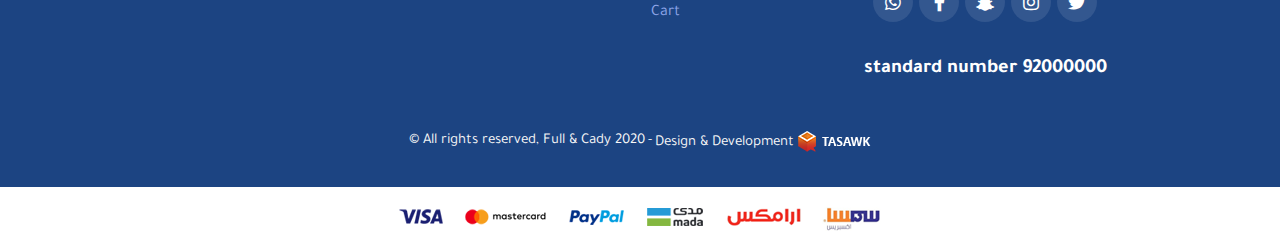
==== commit a07a7eef: "added cart count" ====
--- a/index-en.html
+++ b/index-en.html
@@ -75,6 +75,7 @@
               <div class="ico-btn">
                 <i class="fas fa-shopping-cart"></i>
               </div>
+              <div class="num flex-center">0</div>
             </div>
             <div class="top-settings flex-center">
               <div class="top-setting currency nav-icon">
--- a/css/main.css
+++ b/css/main.css
@@ -608,6 +608,20 @@
   cursor: pointer;
 }
 
+nav .nav-bottom .nav-icons .cart .num {
+  height: 22px;
+  width: 22px;
+  background-color: #1c4482;
+  border: 2px solid white;
+  border-radius: 100%;
+  color: white;
+  font-size: 12px;
+  position: absolute;
+  top: -5px;
+  right: -5px;
+  z-index: 2;
+}
+
 nav .nav-bottom .nav-icons .cart .ico-btn {
   color: white;
   z-index: 1;
@@ -632,6 +646,10 @@
 
 nav .nav-bottom .nav-icons .cart:hover .ico-btn {
   color: white;
+}
+
+nav .nav-bottom .nav-icons .cart:hover .num {
+  animation: vibe 0.7s ease-in-out;
 }
 
 nav .nav-bottom .nav-icons .nava-btn,
@@ -1867,16 +1885,16 @@
 @keyframes vibe {
   0%,
   100% {
-    transform: rotate(0);
+    transform: translateY(0);
   }
   25% {
-    transform: rotate(-10deg);
+    transform: translateY(-5px);
   }
   50% {
-    transform: rotate(10deg);
+    transform: translateY(5px);
   }
   75% {
-    transform: rotate(-10deg);
+    transform: translateY(-5px);
   }
 }
 
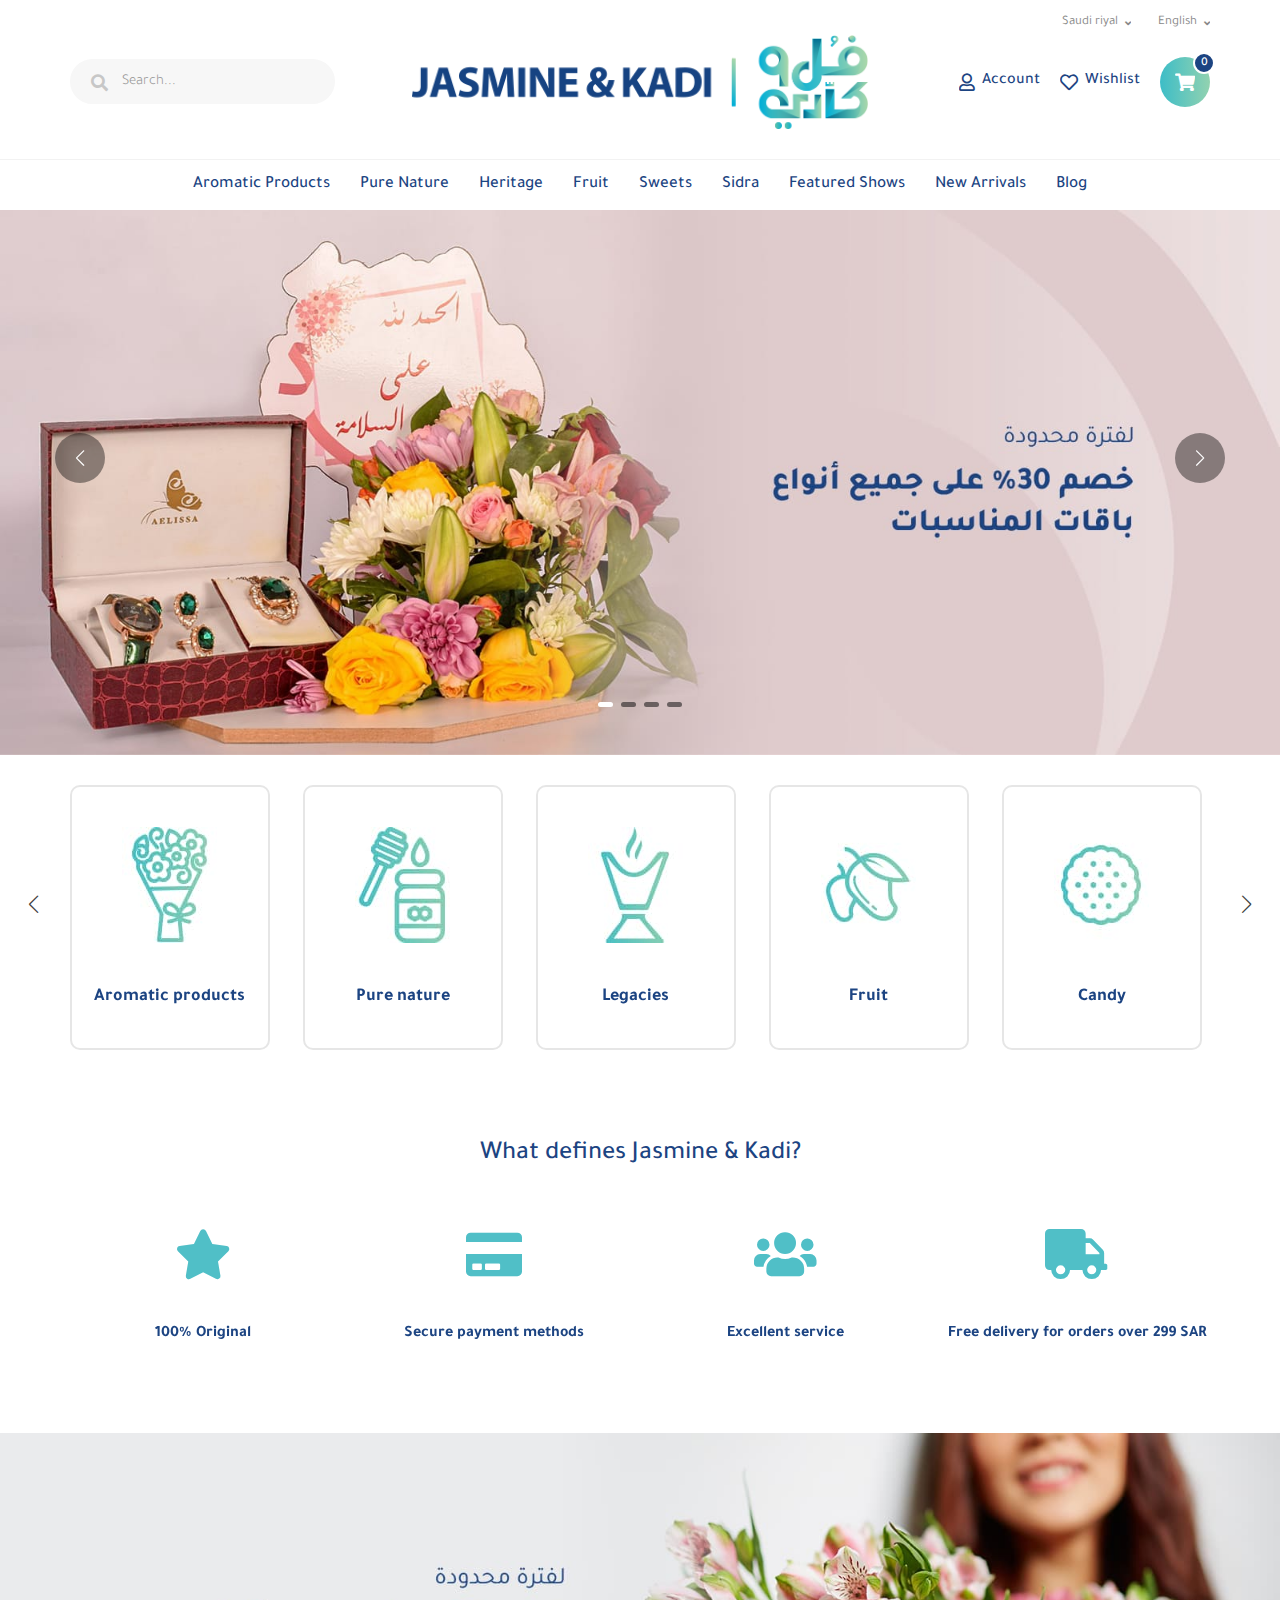
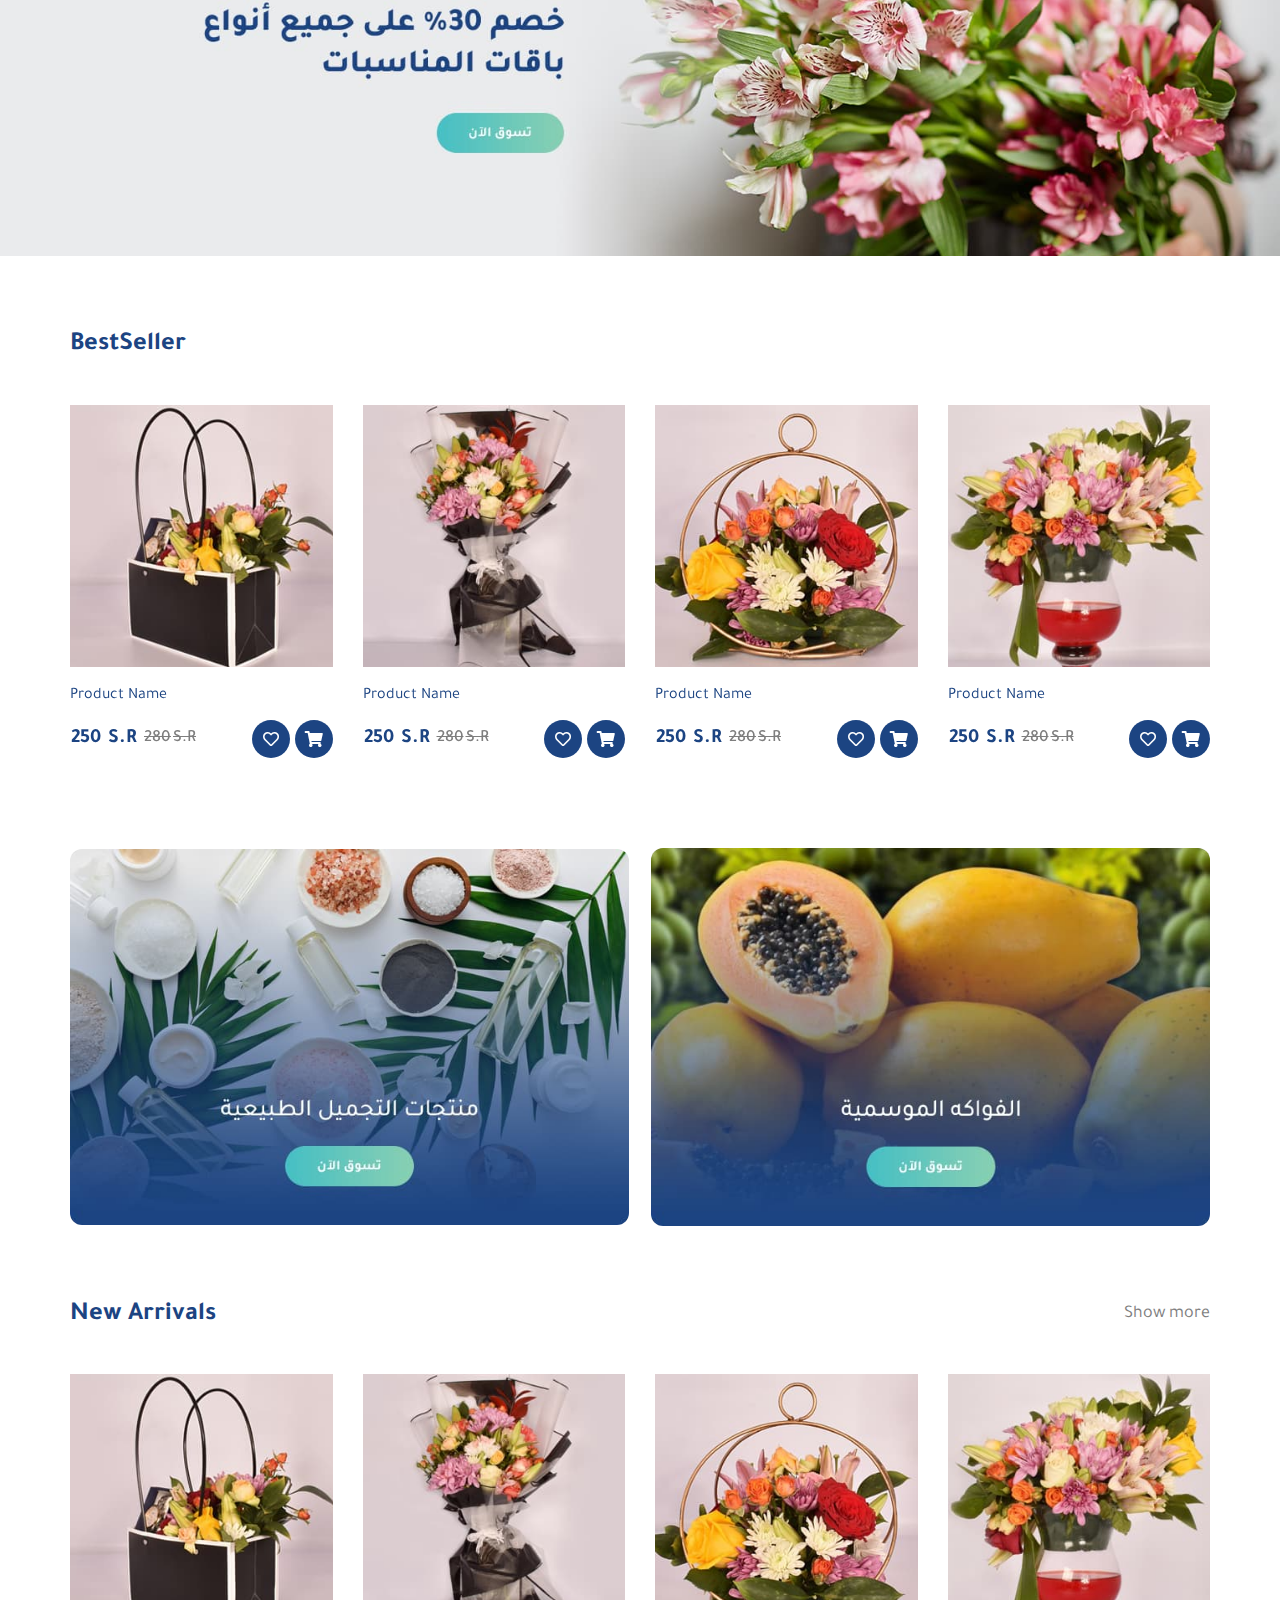
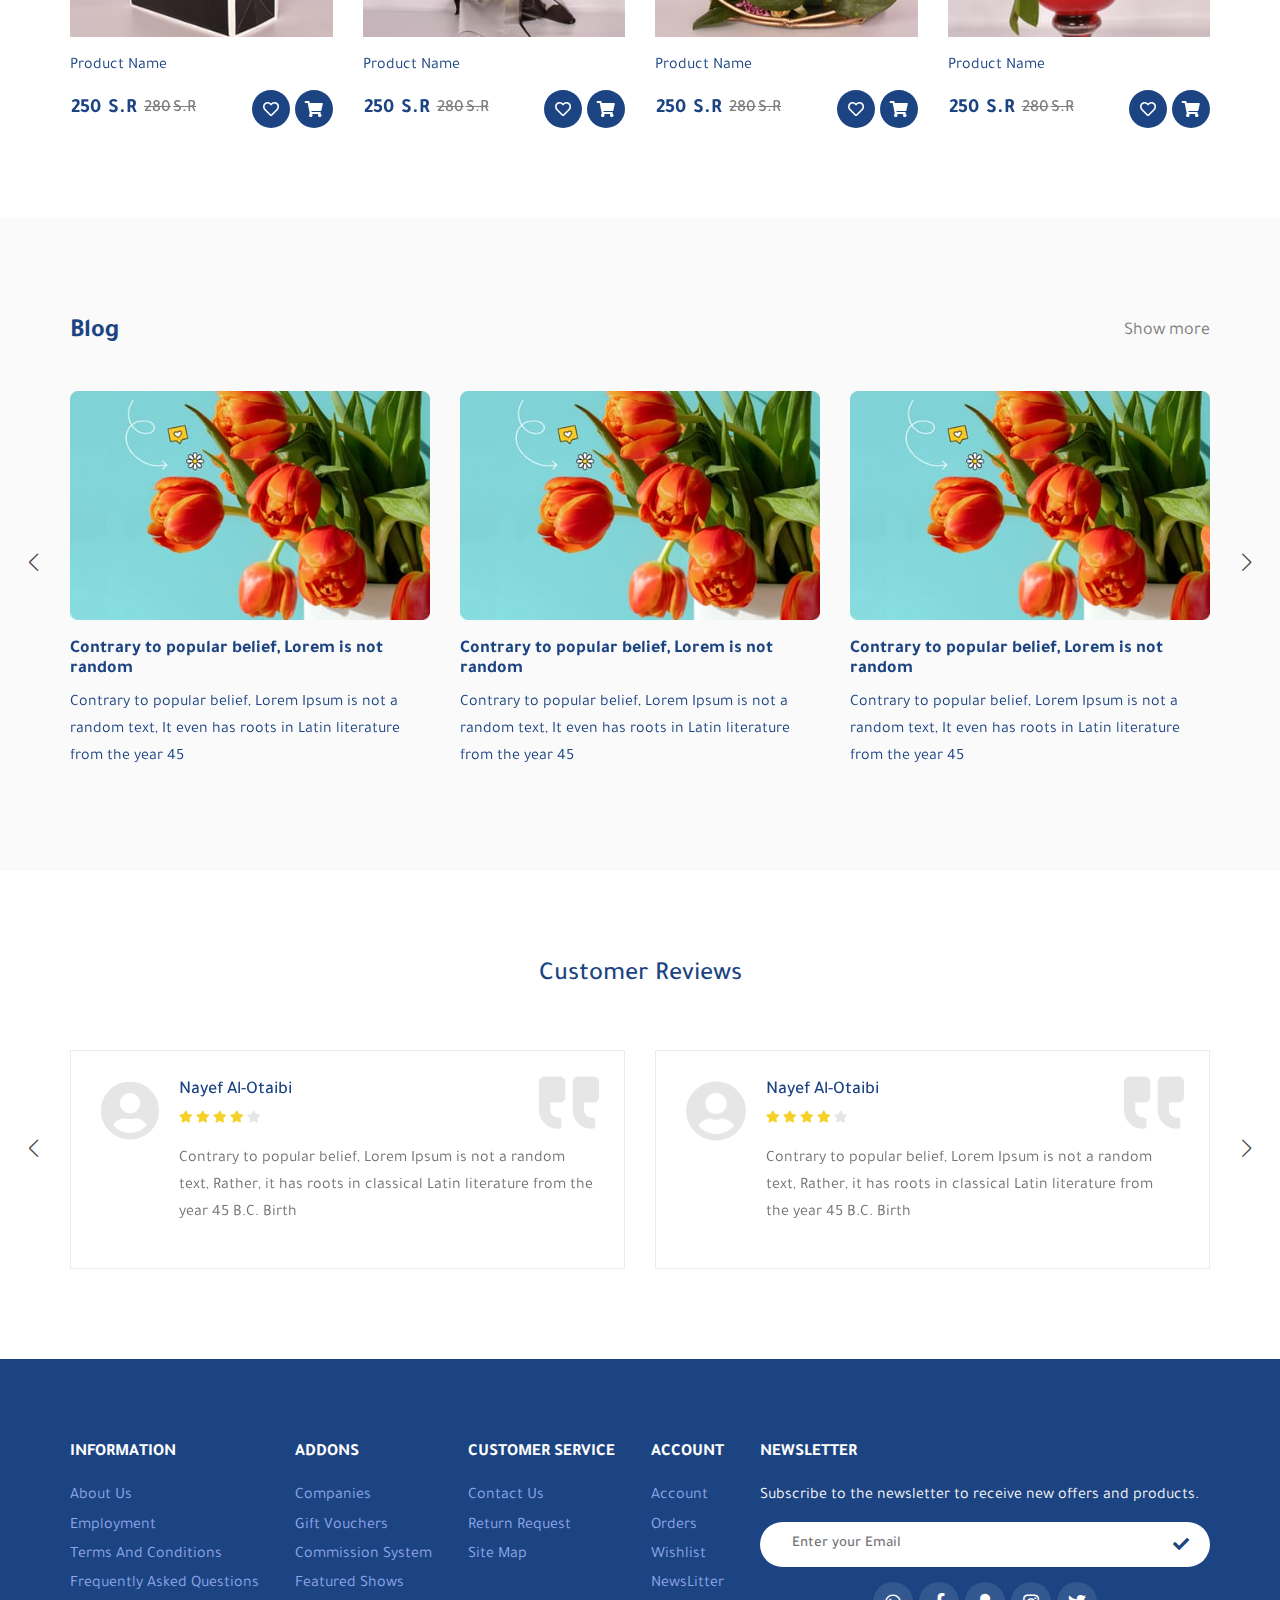
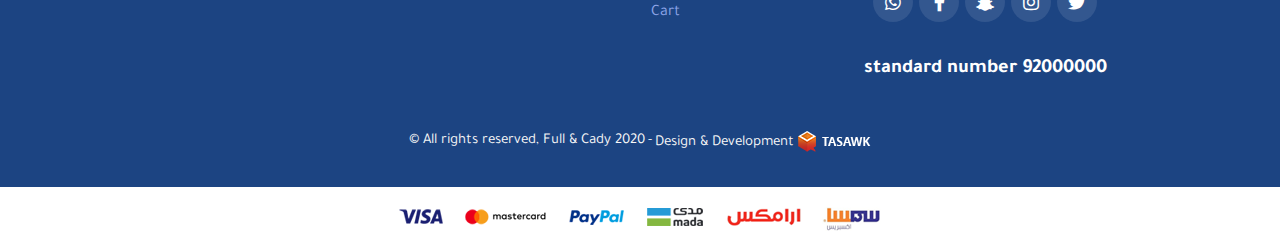
==== commit 1d515fbd: "finished edits" ====
--- a/index-en.html
+++ b/index-en.html
@@ -27,18 +27,6 @@
     <nav>
       <div class="container">
         <div class="nav-bottom">
-          <div class="nav-icons nav-icons-sm flex-center">
-            <div class="nava-btn nav-icon" id="nava-icon">
-              <div class="ico-btn">
-                <i class="fas fa-bars"></i>
-              </div>
-            </div>
-            <div class="search-btn nav-icon" id="search-btn">
-              <div class="ico-btn">
-                <i class="fas fa-search"></i>
-              </div>
-            </div>
-          </div>
           <div class="search">
             <div class="search-content">
               <div class="form">
@@ -54,52 +42,64 @@
           <div class="nav-logo">
             <a href="#"><img src="./images/logo.png" alt=".." /></a>
           </div>
-          <div class="nav-icons flex-center">
-            <div class="top-setting user nav-icon">
-              <span class="setting-anchor ico-btn">
-                <i class="far fa-user"></i>
-                <div class="txt">Account</div>
-              </span>
+          <ul class="nav-icons flex-center">
+            <li class="nava-btn nav-icon" id="nava-icon">
+              <div class="ico-btn">
+                <i class="fas fa-bars"></i>
+              </div>
+            </li>
+            <li class="top-setting sm-slide user slide sm-link nav-icon">
+              <a class="setting-anchor drop ico-btn">
+                <i class="far fa-user ico"></i>
+                <span class="txt">Account</span>
+                <i class="fas fa-angle-down down"></i>
+              </a>
               <ul class="top-dropDown">
                 <li><a href="#">Sign in</a></li>
-                <li><a href="#"> Sign up</a></li>
+                <li><a href="#">Sign up</a></li>
               </ul>
-            </div>
-            <div class="favourite nav-icon">
+            </li>
+            <li class="favourite nav-icon">
               <a href="#" class="ico-btn">
                 <i class="far fa-heart"></i>
                 <div class="txt">Wishlist</div>
               </a>
-            </div>
-            <div class="cart nav-icon">
+            </li>
+            <li class="cart nav-icon">
               <div class="ico-btn">
                 <i class="fas fa-shopping-cart"></i>
               </div>
               <div class="num flex-center">0</div>
-            </div>
-            <div class="top-settings flex-center">
-              <div class="top-setting currency nav-icon">
-                <span class="setting-anchor ico-btn">
-                  <span class="txt">Saudi riyal</span>
-                  <i class="fas fa-caret-down down"></i>
-                </span>
-                <ul class="top-dropDown">
-                  <li><a href="#">Saudi riyal</a></li>
-                  <li><a href="#"> Egyptian Pound</a></li>
-                </ul>
-              </div>
-              <div class="top-setting nav-lang nav-icon">
-                <span class="setting-anchor ico-btn">
-                  <span class="txt">English</span>
-                  <i class="fas fa-caret-down down"></i>
-                </span>
-                <ul class="top-dropDown">
-                  <li><a href="./index.html">العربية</a></li>
-                  <li><a href="./index-en.html"> English</a></li>
-                </ul>
-              </div>
-            </div>
-          </div>
+            </li>
+            <li>
+              <ul class="top-settings flex-center">
+                <li
+                  class="top-setting sm-slide slide sm-link nav-icon currency"
+                >
+                  <a class="setting-anchor drop ico-btn">
+                    <span class="txt">Saudi riyal</span>
+                    <i class="fas fa-angle-down down"></i>
+                  </a>
+                  <ul class="top-dropDown">
+                    <li><a href="#">Saudi riyal</a></li>
+                    <li><a href="#">Egyptian Pound</a></li>
+                  </ul>
+                </li>
+                <li
+                  class="top-setting sm-slide slide sm-link nav-icon nav-lang"
+                >
+                  <a class="setting-anchor drop ico-btn">
+                    <span class="txt">English</span>
+                    <i class="fas fa-angle-down down"></i>
+                  </a>
+                  <ul class="top-dropDown">
+                    <li><a href="./index.html">العربية</a></li>
+                    <li><a href="./index-en.html">English</a></li>
+                  </ul>
+                </li>
+              </ul>
+            </li>
+          </ul>
         </div>
       </div>
       <div class="nava-container">
@@ -107,77 +107,71 @@
           <div class="nava" id="nava">
             <div class="nava-content">
               <div class="nava-head">
-                <div class="top-settings flex-center">
-                  <div class="top-setting currency nav-icon">
-                    <span class="setting-anchor ico-btn">
-                      <span class="txt">Saudi riyal</span>
-                      <i class="fas fa-caret-down down"></i>
-                    </span>
-                    <ul class="top-dropDown">
-                      <li><a href="#">Saudi riyal</a></li>
-                      <li><a href="#"> Egyptian Pound</a></li>
-                    </ul>
-                  </div>
-                  <div class="top-setting nav-lang nav-icon">
-                    <span class="setting-anchor ico-btn">
-                      <span class="txt">English</span>
-                      <i class="fas fa-caret-down down"></i>
-                    </span>
-                    <ul class="top-dropDown">
-                      <li><a href="./index.html">العربية</a></li>
-                      <li><a href="./index-en.html"> English</a></li>
-                    </ul>
-                  </div>
-                </div>
                 <div class="nava-close" id="close-nava">
                   <i class="fas fa-times"></i>
                 </div>
               </div>
               <ul>
+                <li class="top-setting sm-slide user slide sm-link nav-icon">
+                  <a class="setting-anchor drop ico-btn">
+                    <i class="far fa-user ico"></i>
+                    <span class="txt">Account</span>
+                    <i class="fas fa-angle-down down"></i>
+                  </a>
+                  <ul class="top-dropDown">
+                    <li><a href="#">Sign in</a></li>
+                    <li><a href="#">Sign up</a></li>
+                  </ul>
+                </li>
                 <li><a href="#"> Aromatic products </a></li>
                 <li class="top-setting sm-slide slide">
                   <a class="setting-anchor drop">
-                    Pure nature
-                    <i class="fas fa-angle-down down"></i>
+                    Pure nature<i class="fas fa-angle-down down"></i>
                   </a>
                   <ul class="top-dropDown">
-                    <li><a href="#"> honey </a></li>
-                    <li><a href="#"> margarine </a></li>
-                    <li><a href="#"> sesame oil </a></li>
-                    <li><a href="#"> margarine </a></li>
+                    <li> <a href="#"> honey </a> </li>
+                    <li> <a href="#"> margarine </a> </li>
+                    <li> <a href="#"> sesame oil </a> </li>
+                    <li> <a href="#"> margarine </a> </li>
                   </ul>
                 </li>
-                <li><a href="#"> Heritage </a></li>
-                <li><a href="#"> Fruit </a></li>
-                <li><a href="#"> sweets </a></li>
-                <li><a href="#"> Sidra </a></li>
-                <li><a href="#"> Featured Shows </a></li>
-                <li><a href="#"> New Arrivals </a></li>
-                <li><a href="#"> Blog </a></li>
+                <li> <a href="#"> Heritage </a> </li>
+                <li> <a href="#"> Fruit </a> </li>
+                <li> <a href="#"> Sweets </a> </li>
+                <li> <a href="#"> Sidra </a> </li>
+                <li> <a href="#"> Featured Shows </a> </li>
+                <li> <a href="#"> New Arrivals </a> </li>
+                <li> <a href="#"> Blog </a> </li>
+                <li
+                  class="top-setting sm-slide slide sm-link nav-icon currency"
+                >
+                  <a class="setting-anchor drop ico-btn">
+                    <span class="txt">Saudi riyal</span>
+                    <i class="fas fa-angle-down down"></i>
+                  </a>
+                  <ul class="top-dropDown">
+                    <li><a href="#">Saudi riyal</a></li>
+                    <li><a href="#">Egyptian Pound</a></li>
+                  </ul>
+                </li>
+                <li
+                  class="top-setting sm-slide slide sm-link nav-icon nav-lang"
+                >
+                  <a class="setting-anchor drop ico-btn">
+                    <span class="txt">English</span>
+                    <i class="fas fa-angle-down down"></i>
+                  </a>
+                  <ul class="top-dropDown">
+                    <li><a href="./index.html">العربية</a></li>
+                    <li><a href="./index-en.html">English</a></li>
+                  </ul>
+                </li>
               </ul>
             </div>
           </div>
         </div>
       </div>
     </nav>
-
-    <div class="search-form" id="search-form">
-      <div class="close-search" id="close-search">
-        <i class="fas fa-times"></i>
-      </div>
-      <div class="search">
-        <div class="search-content">
-          <div class="form">
-            <div class="input-form">
-              <input type="text" placeholder="Search..." />
-              <button class="search-btn flex-center">
-                <i class="fas fa-search"></i>
-              </button>
-            </div>
-          </div>
-        </div>
-      </div>
-    </div>
 
     <header>
       <div class="swiper-container slider">
@@ -896,8 +890,8 @@
           </div>
         </div>
         <div class="credit">
-          <p> &copy; All rights reserved, Full & Cady 2020 </p>
-                    <p class="dash">-</p>
+          <p>&copy; All rights reserved, Full & Cady 2020</p>
+          <p class="dash">-</p>
           <p>
             Design & Development
             <a href="https://tasawk.com.sa/" target="_blank"
--- a/css/main.css
+++ b/css/main.css
@@ -534,6 +534,12 @@
   position: relative;
 }
 
+@media (max-width: 1200px) {
+  nav .nav-bottom {
+    flex-wrap: wrap;
+  }
+}
+
 nav .nav-bottom .nav-logo {
   text-align: start;
   max-width: 40%;
@@ -545,7 +551,7 @@
 
 @media (max-width: 576px) {
   nav .nav-bottom .nav-logo {
-    max-width: 145px;
+    max-width: 200px;
   }
 }
 
@@ -553,6 +559,7 @@
   align-items: center;
   justify-content: flex-end;
   width: 30%;
+  padding: 0;
 }
 
 nav .nav-bottom .nav-icons .nav-icon {
@@ -593,6 +600,33 @@
   position: absolute;
   top: 15px;
   left: 0;
+}
+
+nav .nav-bottom .nav-icons .nav-lang .setting-anchor,
+nav .nav-bottom .nav-icons .currency .setting-anchor {
+  color: #888888;
+}
+
+nav .nav-bottom .nav-icons .nav-lang .setting-anchor .txt,
+nav .nav-bottom .nav-icons .currency .setting-anchor .txt {
+  font-size: 13px;
+  font-weight: 400;
+}
+
+nav .nav-bottom .nav-icons .nav-lang .setting-anchor .down,
+nav .nav-bottom .nav-icons .currency .setting-anchor .down {
+  font-size: 10px;
+  margin-inline-start: 7px;
+}
+
+nav .nav-bottom .nav-icons .nav-lang .top-dropDown,
+nav .nav-bottom .nav-icons .currency .top-dropDown {
+  min-width: 120px;
+  text-align: center;
+}
+
+nav .nav-bottom .nav-icons .user .down {
+  display: none;
 }
 
 nav .nav-bottom .nav-icons .cart {
@@ -660,13 +694,14 @@
 @media (max-width: 1200px) {
   nav .nav-bottom .nav-icons {
     justify-content: flex-end;
-  }
-  nav .nav-bottom .nav-icons .nava-btn,
-  nav .nav-bottom .nav-icons .search-btn {
+    width: auto;
+  }
+  nav .nav-bottom .nav-icons .nava-btn {
     display: block;
   }
   nav .nav-bottom .nav-icons .top-settings,
-  nav .nav-bottom .nav-icons .favourite {
+  nav .nav-bottom .nav-icons .favourite,
+  nav .nav-bottom .nav-icons .user {
     display: none;
   }
   nav .nav-bottom .nav-icons .nav-icon .txt {
@@ -679,7 +714,6 @@
 }
 
 nav .nav-bottom .nav-icons-sm {
-  justify-content: flex-start;
   display: none;
 }
 
@@ -691,6 +725,7 @@
 @media (max-width: 1200px) {
   nav .nav-bottom .nav-icons-sm {
     display: flex;
+    margin-inline-start: auto;
   }
 }
 
@@ -760,35 +795,18 @@
 
 @media (max-width: 1200px) {
   nav .nav-bottom .search {
-    display: none;
+    order: 2;
+    width: 100%;
+    margin-top: 20px;
+  }
+  nav .nav-bottom .search .search-content input,
+  nav .nav-bottom .search .search-content .input-form {
+    width: 100%;
   }
 }
 
 nav .top-settings .nav-lang {
   margin-inline-start: 20px;
-}
-
-nav .nav-lang .setting-anchor,
-nav .currency .setting-anchor {
-  color: #888888;
-}
-
-nav .nav-lang .setting-anchor .txt,
-nav .currency .setting-anchor .txt {
-  font-size: 13px;
-  font-weight: 400;
-}
-
-nav .nav-lang .setting-anchor .down,
-nav .currency .setting-anchor .down {
-  font-size: 10px;
-  margin-inline-start: 7px;
-}
-
-nav .nav-lang .top-dropDown,
-nav .currency .top-dropDown {
-  min-width: 120px;
-  text-align: center;
 }
 
 nav .nava-container {
@@ -841,6 +859,11 @@
 
 nav .nava .nava-content > ul > li > a .down,
 nav .nava .nava-content > ul > li > .setting-anchor .down {
+  display: none;
+}
+
+nav .nava .nava-content > ul > li > a .ico,
+nav .nava .nava-content > ul > li > .setting-anchor .ico {
   display: none;
 }
 
@@ -973,7 +996,7 @@
     width: 100%;
     display: flex;
     align-items: center;
-    justify-content: space-between;
+    justify-content: flex-end;
     margin: 9px 0;
     font-size: 17px;
     position: relative;
@@ -1049,112 +1072,6 @@
   opacity: 1;
 }
 
-.search-form {
-  height: 0%;
-  width: 0%;
-  background-color: white;
-  position: fixed;
-  top: 50%;
-  left: 50%;
-  transform: translate(-50%, -50%);
-  opacity: 0;
-  z-index: -500;
-  overflow: hidden;
-  transition: all 0.5s;
-  display: flex;
-  flex-direction: column;
-  justify-content: flex-start;
-  align-items: center;
-  font-size: 20px;
-}
-
-@media (max-width: 768px) {
-  .search-form {
-    font-size: 18px;
-  }
-}
-
-.search-form .close-search {
-  font-size: 20px;
-  margin-bottom: 170px;
-  margin-top: 40px;
-  cursor: pointer;
-}
-
-@media (max-width: 576px) {
-  .search-form .close-search {
-    margin-bottom: 130px;
-    margin-top: 50px;
-  }
-}
-
-.search-form .search {
-  max-width: 90%;
-}
-
-.search-form .search .search-content {
-  position: relative;
-}
-
-.search-form .search .search-content .form {
-  display: flex;
-  justify-content: flex-start;
-  align-items: flex-start;
-  border-radius: 50px;
-}
-
-.search-form .search .search-content .input-form {
-  max-width: 100%;
-  position: relative;
-}
-
-.search-form .search .search-content input {
-  width: 455px;
-  max-width: 100%;
-  height: 40px;
-  font-size: 13px;
-  background-color: #f5f5f5;
-  border-radius: 0;
-  padding-inline-start: 20px;
-  color: #90a4ae;
-  outline: none;
-  transition: all 0.5s;
-  border: 2px solid transparent;
-  border-radius: 50px;
-}
-
-.search-form .search .search-content input:focus {
-  border-color: #50bfc7;
-}
-
-.search-form .search .search-content .search-btn {
-  font-size: 15px;
-  position: absolute;
-  top: 50%;
-  left: 15px;
-  transform: translateY(-50%);
-  transition: all 0.5s;
-  color: #212121;
-  cursor: pointer;
-  border: none;
-  outline: none;
-  box-shadow: none;
-  line-height: 0;
-  font-weight: 400;
-  background-color: transparent;
-}
-
-.search-form .search .search-content .search-btn:hover {
-  color: #1c4482;
-}
-
-.search-form-active {
-  opacity: 1 !important;
-  z-index: 2000 !important;
-  height: 100% !important;
-  width: 100% !important;
-}
-
 header .swiper-container {
   width: 100%;
   height: auto;
